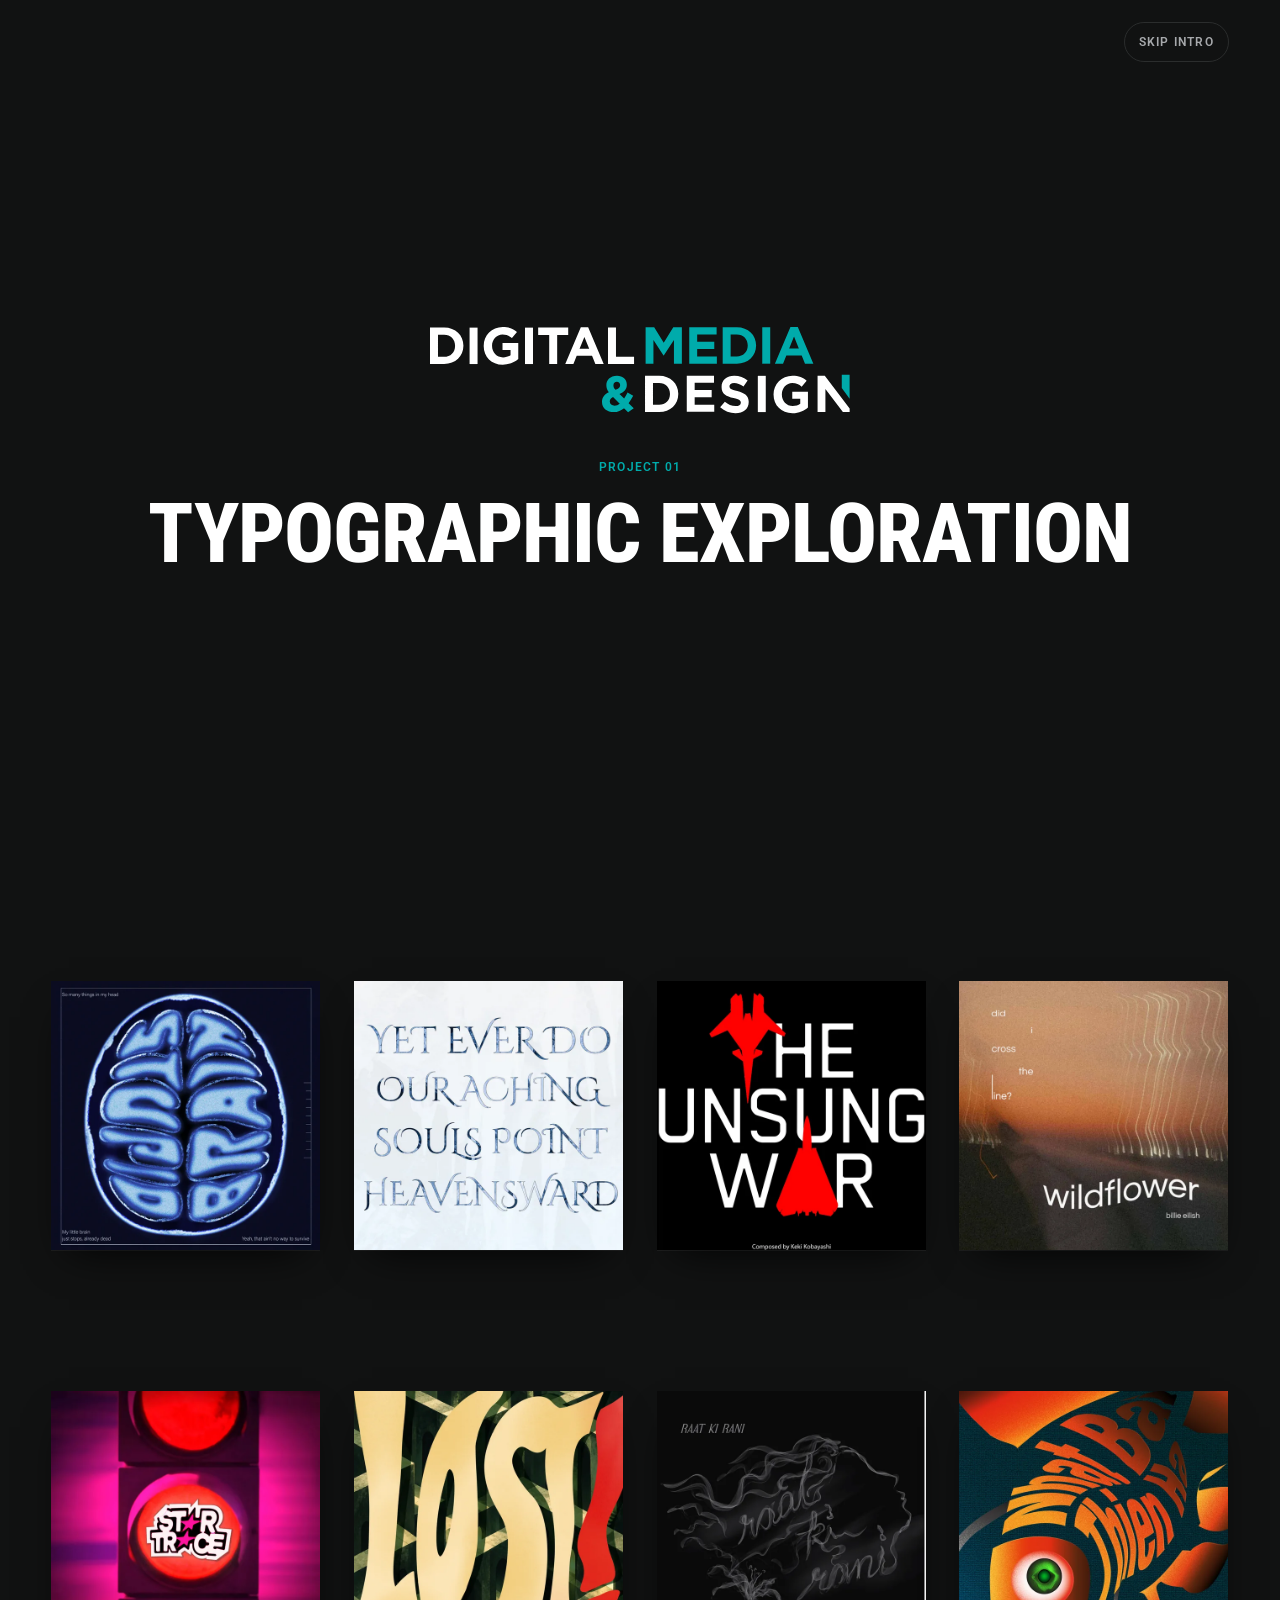
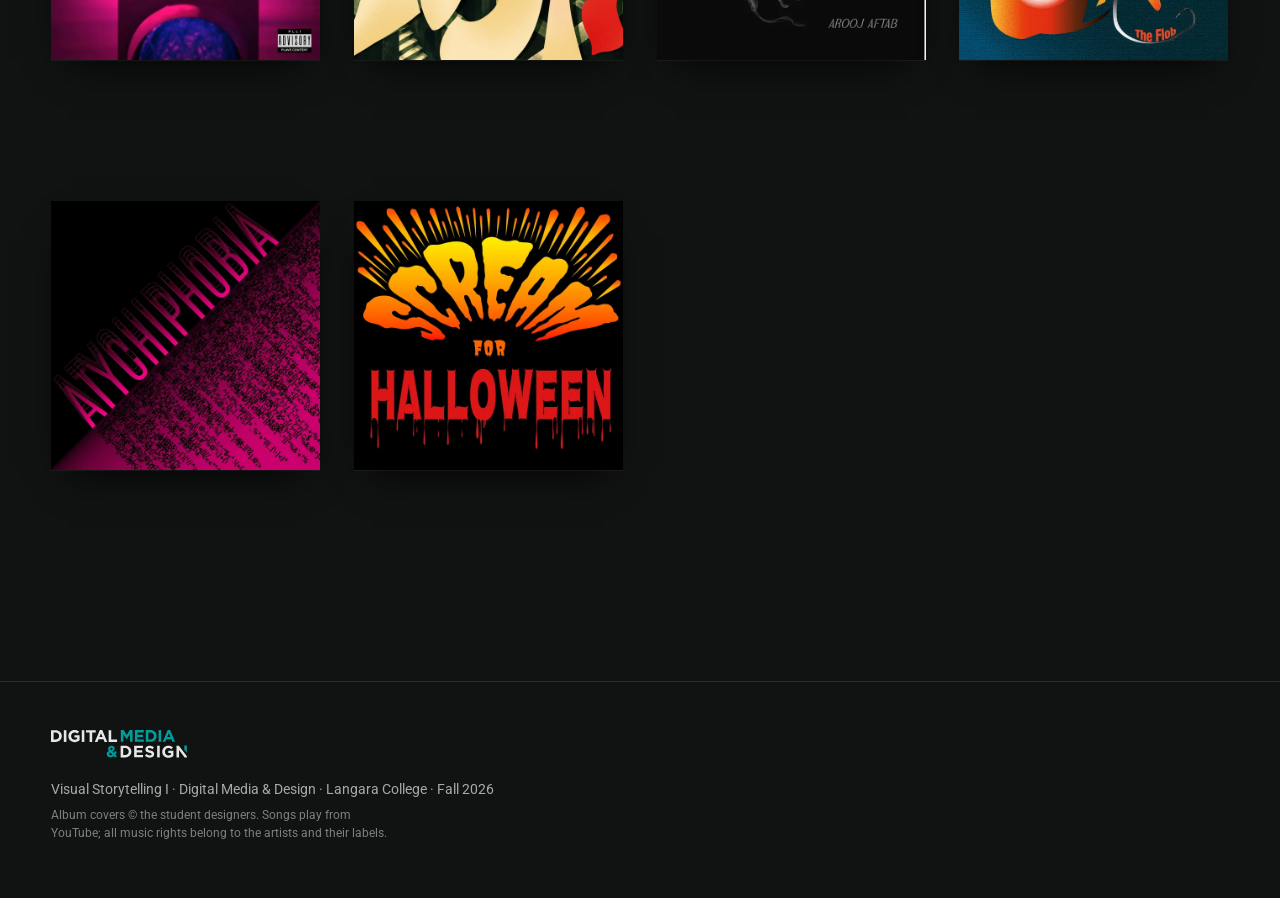
==== index.html @ 3c247144 "Typographic Exploration album cover showcase Responsive site for Project 01 student covers: gallery-" ====
<!DOCTYPE html>
<html lang="en">
<head>
  <meta charset="utf-8">
  <meta name="viewport" content="width=device-width, initial-scale=1">
  <title>Typographic Exploration — Album Covers · Digital Media &amp; Design, Langara</title>
  <meta name="description" content="Fourteen album covers by Langara Digital Media &amp; Design students, using typography as the only image. Click a cover to hear the song.">
  <meta name="theme-color" content="#111212">
  <meta property="og:title" content="Typographic Exploration — Album Covers">
  <meta property="og:description" content="Fourteen album covers where type is the only image. Click a cover to hear the song.">
  <meta property="og:image" content="covers/stupid-brain-1600.webp">
  <link rel="icon" href="assets/favicon.svg" type="image/svg+xml">
  <link rel="preconnect" href="https://fonts.googleapis.com">
  <link rel="preconnect" href="https://fonts.gstatic.com" crossorigin>
  <link href="https://fonts.googleapis.com/css2?family=Roboto+Condensed:wght@400;600;700;800&family=Roboto:wght@300;400;600&display=swap" rel="stylesheet">
  <link rel="stylesheet" href="assets/style.css">
</head>
<body class="is-loading">

  <!-- ============ INTRO ============ -->
  <div class="intro" id="intro" aria-hidden="true">
    <div class="intro__title" id="introTitle">
      <img class="intro__mark" src="assets/dgmd-on-dark.svg" alt="">
      <p class="intro__eyebrow">Project 01</p>
      <p class="intro__headline">Typographic&nbsp;Exploration</p>
    </div>

    <div class="wall" id="wall">
      <div class="wall__track" id="wallTrack"></div>
    </div>

    <div class="intro__bar" id="introBar">
      <div class="timeline" id="introTimeline"></div>
      <span class="intro__count" id="introCount">01 / 14</span>
    </div>

    <button class="intro__skip" id="skipIntro" type="button">Skip intro</button>
  </div>

  <!-- ============ PAGE ============ -->
  <header class="site-header">
    <a class="site-header__mark" href="#top" aria-label="Digital Media &amp; Design, Langara College">
      <img src="assets/dgmd-on-dark.svg" alt="Digital Media &amp; Design">
    </a>
    <button class="text-btn" id="replayIntro" type="button">Replay intro</button>
  </header>

  <main id="top">
    <section class="hero">
      <p class="eyebrow">Project 01 · Visual Storytelling I</p>
      <h1 class="hero__title">Typographic Exploration</h1>
      <p class="hero__lede">Each student chose a song and turned it into an album&nbsp;cover where typography is the only image: rhythm, volume and emotion, made visible through&nbsp;type.</p>
      <p class="hero__hint"><span class="hint-dot" aria-hidden="true"></span>Click a cover to&nbsp;listen</p>
    </section>

    <section class="grid" id="grid" aria-label="Album covers"></section>
  </main>

  <footer class="site-footer">
    <img src="assets/dgmd-on-dark.svg" alt="Digital Media &amp; Design" class="site-footer__mark">
    <p>Visual Storytelling I · Digital Media &amp; Design · Langara&nbsp;College · Fall&nbsp;2026</p>
    <p class="site-footer__fine">Album covers © the student designers. Songs play from YouTube; all music rights belong to the artists and their&nbsp;labels.</p>
  </footer>

  <!-- ============ LISTENING VIEW ============ -->
  <div class="listen" id="listen" role="dialog" aria-modal="true" aria-labelledby="listenTitle" hidden>
    <div class="listen__glow" id="listenGlow" aria-hidden="true"></div>
    <button class="listen__close" id="listenClose" type="button" aria-label="Close and stop the music">
      <svg viewBox="0 0 24 24" aria-hidden="true"><path d="M5 5l14 14M19 5L5 19"/></svg>
    </button>

    <div class="listen__stage">
      <div class="listen__art">
        <div class="vinyl" id="vinyl" aria-hidden="true"><div class="vinyl__label" id="vinylLabel"></div></div>
        <img class="listen__cover" id="listenCover" alt="">
      </div>

      <div class="listen__info">
        <p class="listen__num" id="listenNum">01</p>
        <h2 class="listen__title" id="listenTitle">Song</h2>
        <p class="listen__artist" id="listenArtist">Artist</p>
        <p class="listen__student">Cover by <span id="listenStudent">Student</span></p>

        <div class="player">
          <div class="player__frame"><div id="ytPlayer"></div></div>
          <p class="player__fallback" id="ytFallback" hidden>This video can’t play here. <a id="ytLink" href="#" target="_blank" rel="noopener">Listen on YouTube&nbsp;↗</a></p>
        </div>

        <div class="listen__nav">
          <button class="nav-btn" id="prevBtn" type="button" aria-label="Previous cover">
            <svg viewBox="0 0 24 24" aria-hidden="true"><path d="M15 5l-7 7 7 7"/></svg>
          </button>
          <button class="nav-btn" id="nextBtn" type="button" aria-label="Next cover">
            <svg viewBox="0 0 24 24" aria-hidden="true"><path d="M9 5l7 7-7 7"/></svg>
          </button>
        </div>
      </div>
    </div>

    <div class="listen__bar">
      <div class="timeline timeline--interactive" id="listenTimeline" role="tablist" aria-label="Jump to a cover"></div>
      <span class="listen__now" id="listenNow">01 · Same Stars</span>
    </div>
  </div>

  <script src="assets/data.js"></script>
  <script src="assets/app.js"></script>
</body>
</html>
---- assets/style.css ----
/* =========================================================
   Typographic Exploration — showcase
   Colour + type from the DGMD foundations (GROW Workspace)
   ========================================================= */

:root {
  /* DGMD brand */
  --teal: #00abab;          /* brand/primary — 7.4:1 on near-black */
  --teal-deep: #008282;     /* brand/primary-deep */
  --teal-deeper: #006767;   /* brand/primary-deeper */
  --black: #000000;         /* brand/black */
  --grey: #a7a9ac;          /* brand/grey — readable on dark only */
  --white: #ffffff;

  /* Dark surfaces */
  --bg: #111212;            /* lifted near-black so black covers keep their edge */
  --surface: #1a1b1b;
  --line: #2b2d2d;

  --font-head: "Roboto Condensed", "Arial Narrow", sans-serif;
  --font-body: "Roboto", system-ui, sans-serif;

  --gutter: clamp(20px, 4vw, 64px);
  --ease-out: cubic-bezier(.16, 1, .3, 1);
  --ease-in-out: cubic-bezier(.65, 0, .35, 1);
}

*, *::before, *::after { box-sizing: border-box; }
html { -webkit-text-size-adjust: 100%; scroll-behavior: smooth; }
body {
  margin: 0;
  background: var(--bg);
  color: var(--white);
  font-family: var(--font-body);
  font-size: 16px;
  line-height: 1.5;
  -webkit-font-smoothing: antialiased;
}
img { display: block; max-width: 100%; }
button { font: inherit; color: inherit; background: none; border: 0; cursor: pointer; padding: 0; }
:focus-visible { outline: 2px solid var(--teal); outline-offset: 4px; border-radius: 2px; }
h1, h2, p { margin: 0; }

/* No lonely last words */
h1, h2, .hero__lede, .card__title, .card__meta, .listen__title, .listen__artist,
.site-footer p, .intro__headline, .wall__title, .wall__meta { text-wrap: balance; }

body.no-scroll { overflow: hidden; }

/* ---------- Shared label styles ---------- */
.eyebrow,
.text-btn,
.intro__skip,
.intro__eyebrow,
.intro__count,
.listen__now {
  font-family: var(--font-body);
  font-weight: 600;
  font-size: 12px;
  line-height: 18px;
  letter-spacing: 1.2px;
  text-transform: uppercase;
}

/* ---------- Header ---------- */
.site-header {
  position: sticky; top: 0; z-index: 20;
  display: flex; align-items: center; justify-content: space-between;
  padding: 18px var(--gutter);
  background: linear-gradient(var(--bg) 60%, rgba(17,18,18,0));
}
.site-header__mark img { height: 34px; width: auto; }
.text-btn { color: var(--grey); padding: 8px 0; transition: color .2s; }
.text-btn:hover { color: var(--teal); }

/* ---------- Hero ---------- */
.hero {
  padding: clamp(32px, 6vh, 80px) var(--gutter) clamp(36px, 6vh, 64px);
  max-width: 1100px;
}
.eyebrow { color: var(--teal); margin-bottom: 14px; }
.hero__title {
  font-family: var(--font-head);
  font-weight: 800;
  font-size: clamp(42px, 7.2vw, 104px);
  line-height: .92;
  letter-spacing: -0.01em;
  text-transform: uppercase;
}
.hero__lede {
  margin-top: 24px;
  max-width: 34em;
  font-weight: 300;
  font-size: clamp(16px, 1.6vw, 20px);
  line-height: 1.55;
  color: #d9dadb;
}
.hero__hint {
  display: inline-flex; align-items: center; gap: 10px;
  margin-top: 28px;
  font-family: var(--font-head); font-weight: 600; font-size: 18px; line-height: 26px;
  color: var(--white);
}
.hint-dot {
  width: 10px; height: 10px; border-radius: 50%; background: var(--teal);
  box-shadow: 0 0 0 0 rgba(0,171,171,.6);
  animation: pulse 2.4s infinite;
}
@keyframes pulse {
  0% { box-shadow: 0 0 0 0 rgba(0,171,171,.55); }
  70% { box-shadow: 0 0 0 12px rgba(0,171,171,0); }
  100% { box-shadow: 0 0 0 0 rgba(0,171,171,0); }
}

/* ---------- Grid ---------- */
.grid {
  display: grid;
  grid-template-columns: repeat(4, minmax(0, 1fr));
  gap: clamp(36px, 4.5vw, 72px) clamp(18px, 2.6vw, 40px);
  padding: 0 var(--gutter) clamp(80px, 12vh, 140px);
}
@media (max-width: 1100px) { .grid { grid-template-columns: repeat(3, minmax(0, 1fr)); } }
@media (max-width: 760px)  { .grid { grid-template-columns: repeat(2, minmax(0, 1fr)); } }

.card {
  display: flex; flex-direction: column; align-self: start;
  width: 100%; text-align: left;
  -webkit-tap-highlight-color: transparent;
}
.card__art {
  position: relative;
  display: block;
  aspect-ratio: 1;
  background: var(--surface);
  box-shadow: 0 1px 0 rgba(255,255,255,.05), 0 18px 40px -18px rgba(0,0,0,.9);
  transition: transform .5s var(--ease-out), box-shadow .5s var(--ease-out);
  will-change: transform;
}
.card__art img { width: 100%; height: 100%; object-fit: cover; }
.card:hover .card__art,
.card:focus-visible .card__art {
  transform: translateY(-6px);
  box-shadow: 0 1px 0 rgba(255,255,255,.06), 0 30px 60px -22px rgba(0,0,0,.95);
}
.card:focus-visible { outline: none; }
.card:focus-visible .card__art { outline: 2px solid var(--teal); outline-offset: 6px; }

.card__label {
  display: grid;
  grid-template-columns: auto 1fr;
  column-gap: 12px;
  align-items: start;
  margin-top: 16px;
}
.card__num {
  font-family: var(--font-head); font-weight: 800;
  font-size: clamp(26px, 2.4vw, 36px); line-height: .9;
  color: var(--teal);
  font-variant-numeric: tabular-nums;
}
.card__title {
  font-family: var(--font-head); font-weight: 600;
  font-size: clamp(14px, 1.2vw, 17px); line-height: 1.2;
  letter-spacing: .12em; text-transform: uppercase;
}
.card__meta {
  grid-column: 2;
  margin-top: 4px;
  font-weight: 300; font-size: 14px; line-height: 20px;
  color: var(--grey);
}
.card__meta b { font-weight: 400; color: #d9dadb; }
.card__play {
  display: inline-flex; align-items: center; gap: 6px;
  grid-column: 2; margin-top: 8px;
  font-family: var(--font-body); font-weight: 600; font-size: 11px; letter-spacing: 1.2px; text-transform: uppercase;
  color: var(--teal);
  opacity: 0; transform: translateY(-3px);
  transition: opacity .3s, transform .3s var(--ease-out);
}
.card__play svg { width: 10px; height: 10px; fill: currentColor; }
.card:hover .card__play, .card:focus-visible .card__play { opacity: 1; transform: none; }
@media (hover: none) { .card__play { opacity: 1; transform: none; } }

@media (max-width: 760px) {
  .card__label { column-gap: 8px; margin-top: 12px; }
  .card__meta { font-size: 13px; line-height: 18px; }
  .card__meta .by { display: block; }
}

/* settle-in state for labels after the intro */
.grid.is-settling .card__label { opacity: 0; transform: translateY(8px); }
.grid .card__label { transition: opacity .6s ease, transform .6s var(--ease-out); }

/* ---------- Footer ---------- */
.site-footer {
  padding: 48px var(--gutter) 56px;
  border-top: 1px solid var(--line);
  color: var(--grey); font-size: 14px; line-height: 22px;
}
.site-footer__mark { height: 28px; width: auto; margin-bottom: 20px; opacity: .9; }
.site-footer__fine { margin-top: 6px; font-size: 12px; line-height: 18px; color: #7d7f82; max-width: 46em; }

/* =========================================================
   INTRO
   ========================================================= */
.intro {
  position: fixed; inset: 0; z-index: 100;
  background: var(--bg);
  overflow: hidden;
  display: none;
}
body.intro-on .intro { display: block; }
.intro.is-leaving { transition: background-color .9s ease; background-color: rgba(17,18,18,0); }

.intro__title {
  position: absolute; inset: 0;
  display: flex; flex-direction: column; align-items: center; justify-content: center;
  text-align: center; gap: 18px;
  padding: 0 24px;
}
.intro__mark { width: min(420px, 72vw); height: auto; opacity: 0; transform: translateY(14px); }
.intro__eyebrow { color: var(--teal); margin-top: 26px; opacity: 0; }
.intro__headline {
  font-family: var(--font-head); font-weight: 800; text-transform: uppercase;
  font-size: clamp(34px, 6.5vw, 88px); line-height: .95;
  opacity: 0; letter-spacing: .3em;
}
.intro.t1 .intro__mark { opacity: 1; transform: none; transition: opacity 1.1s ease, transform 1.4s var(--ease-out); }
.intro.t2 .intro__eyebrow { opacity: 1; transition: opacity .8s ease; }
.intro.t2 .intro__headline { opacity: 1; letter-spacing: -0.01em; transition: opacity 1s ease, letter-spacing 1.8s var(--ease-out); }
.intro.t3 .intro__title { opacity: 0; transform: translateY(-4vh); transition: opacity .7s ease, transform 1s var(--ease-in-out); }

.wall {
  position: absolute; left: 0; right: 0;
  top: 50%; transform: translateY(-56%);
  opacity: 0;
}
.intro.t3 .wall { opacity: 1; transition: opacity .8s ease .2s; }
.wall__track { display: flex; align-items: flex-start; will-change: transform; }
.wall__item { flex: none; }
.wall__art {
  box-shadow: 0 1px 0 rgba(255,255,255,.05), 0 30px 60px -24px rgba(0,0,0,.95);
  background: var(--surface);
}
.wall__art img { width: 100%; height: 100%; object-fit: cover; }
.wall__label { display: grid; grid-template-columns: auto 1fr; column-gap: 14px; margin-top: 22px; }
.wall__num { font-family: var(--font-head); font-weight: 800; font-size: clamp(34px, 4.4vh, 52px); line-height: .9; color: var(--teal); }
.wall__title { font-family: var(--font-head); font-weight: 600; font-size: clamp(15px, 2vh, 20px); letter-spacing: .14em; text-transform: uppercase; line-height: 1.2; }
.wall__meta { grid-column: 2; margin-top: 4px; font-weight: 300; font-size: clamp(13px, 1.7vh, 16px); color: var(--grey); }

.intro__bar {
  position: absolute; left: var(--gutter); right: var(--gutter); bottom: 34px;
  display: flex; align-items: center; gap: 20px;
  opacity: 0;
}
.intro.t3 .intro__bar { opacity: 1; transition: opacity .8s ease .4s; }
.intro__count { color: var(--grey); white-space: nowrap; font-variant-numeric: tabular-nums; }
.intro__skip {
  position: absolute; top: 22px; right: var(--gutter);
  color: var(--grey); padding: 10px 14px; border: 1px solid var(--line); border-radius: 999px;
  transition: color .2s, border-color .2s;
}
.intro__skip:hover { color: var(--white); border-color: var(--teal); }
.intro.is-leaving .intro__title,
.intro.is-leaving .intro__bar,
.intro.is-leaving .intro__skip,
.intro.is-leaving .wall__label { opacity: 0; transition: opacity .4s ease; }

/* ---------- Timeline (shared) ---------- */
.timeline {
  position: relative; flex: 1; height: 22px;
  display: flex; align-items: center; justify-content: space-between;
}
.timeline::before {             /* rail */
  content: ""; position: absolute; left: 0; right: 0; top: 50%; height: 2px; margin-top: -1px;
  background: var(--line);
}
.timeline__fill {
  position: absolute; left: 0; top: 50%; height: 2px; margin-top: -1px; width: 0;
  background: var(--teal);
}
.timeline__tick {
  position: relative; z-index: 1;
  width: 2px; height: 10px; background: #4a4c4d;
  transition: background .3s, height .3s;
}
.timeline__tick.is-past { background: var(--teal); }
.timeline__tick.is-current { background: var(--teal); height: 18px; }

/* interactive version in the listening view */
.timeline--interactive .timeline__tick {
  width: 22px; height: 22px; background: none; border-radius: 4px;
}
.timeline--interactive .timeline__tick::after {
  content: ""; position: absolute; left: 50%; top: 50%;
  width: 2px; height: 10px; margin: -5px 0 0 -1px; background: #5b5d5e;
  transition: height .25s, margin .25s, background .25s;
}
.timeline--interactive .timeline__tick:hover::after { background: var(--white); }
.timeline--interactive .timeline__tick.is-current::after {
  /* echo of the stroke on the N in the DGMD wordmark */
  width: 6px; height: 20px; margin: -10px 0 0 -3px; background: var(--teal);
  clip-path: polygon(0 0, 100% 0, 100% 100%, 0 34%);
}

/* =========================================================
   LISTENING VIEW
   ========================================================= */
.listen {
  position: fixed; inset: 0; z-index: 60;
  background: var(--bg);
  display: flex; flex-direction: column;
  overflow-y: auto;
  opacity: 0; transition: opacity .45s ease;
}
.listen.is-open { opacity: 1; }
.listen[hidden] { display: none; }
.listen__glow {
  position: fixed; inset: -20%;
  background: radial-gradient(closest-side at 32% 45%, var(--tint, #006767), transparent 70%);
  opacity: .32; filter: blur(30px);
  transition: background 1s ease;
  pointer-events: none;
}
.listen__close {
  position: fixed; top: 18px; right: var(--gutter); z-index: 3;
  width: 48px; height: 48px; border-radius: 50%;
  display: grid; place-items: center;
  background: rgba(0,0,0,.45); border: 1px solid var(--line);
  transition: border-color .2s, background .2s;
}
.listen__close:hover { border-color: var(--teal); background: #000; }
.listen__close svg { width: 18px; height: 18px; stroke: var(--white); stroke-width: 2; fill: none; stroke-linecap: round; }

.listen__stage {
  position: relative; z-index: 1;
  flex: 1;
  display: grid;
  grid-template-columns: minmax(0, 1.05fr) minmax(0, 1fr);
  align-items: center;
  gap: clamp(32px, 6vw, 110px);
  padding: clamp(80px, 10vh, 110px) var(--gutter) 28px;
  max-width: 1500px; width: 100%; margin: 0 auto;
}

.listen__art { position: relative; width: min(62vh, calc(100% - clamp(60px, 11vw, 200px))); justify-self: start; }
.listen__cover {
  position: relative; z-index: 2;
  width: 100%; aspect-ratio: 1; object-fit: cover;
  box-shadow: 0 1px 0 rgba(255,255,255,.06), 0 40px 80px -30px rgba(0,0,0,1);
  background: var(--surface);
}
.vinyl {
  position: absolute; z-index: 1;
  top: 3%; left: 3%; width: 94%; aspect-ratio: 1; border-radius: 50%;
  background:
    radial-gradient(circle, transparent 0 15.5%, rgba(255,255,255,.04) 15.6% 16%, transparent 16.2%),
    repeating-radial-gradient(circle, #0b0b0b 0 1.2px, #161616 1.6px 2.6px),
    #0d0d0d;
  box-shadow: 0 20px 50px -18px rgba(0,0,0,.9), inset 0 0 0 1px rgba(255,255,255,.04);
  transform: translateX(0);
  transition: transform 1.1s var(--ease-out);
}
.vinyl::before { /* sheen */
  content: ""; position: absolute; inset: 0; border-radius: 50%;
  background: conic-gradient(from 20deg, transparent 0 10%, rgba(255,255,255,.07) 14%, transparent 20% 60%, rgba(255,255,255,.05) 64%, transparent 70%);
}
.vinyl__label {
  position: absolute; left: 50%; top: 50%; width: 31%; aspect-ratio: 1; border-radius: 50%;
  transform: translate(-50%, -50%);
  background-size: cover; background-position: center;
  box-shadow: 0 0 0 2px rgba(0,0,0,.5);
}
.vinyl__label::after { /* spindle hole */
  content: ""; position: absolute; left: 50%; top: 50%; width: 9%; aspect-ratio: 1; border-radius: 50%;
  transform: translate(-50%, -50%); background: var(--bg);
}
.listen.is-open .vinyl.is-out { transform: translateX(40%); }
.vinyl.is-spinning .vinyl__label,
.vinyl.is-spinning::before { animation: spin 3.2s linear infinite; }
@keyframes spin { to { transform: translate(-50%, -50%) rotate(360deg); } }
.vinyl.is-spinning::before { animation-name: spin-sheen; }
@keyframes spin-sheen { to { transform: rotate(360deg); } }

.listen__info { max-width: 560px; }
.listen__num {
  font-family: var(--font-head); font-weight: 800;
  font-size: clamp(48px, 6vw, 88px); line-height: .85; color: var(--teal);
  font-variant-numeric: tabular-nums;
}
.listen__title {
  margin-top: 18px;
  font-family: var(--font-head); font-weight: 700;
  font-size: clamp(28px, 3.4vw, 48px); line-height: 1.05;
  letter-spacing: .04em; text-transform: uppercase;
}
.listen__artist { margin-top: 10px; font-family: var(--font-head); font-weight: 400; font-size: 20px; line-height: 28px; color: #d9dadb; }
.listen__student { margin-top: 4px; font-weight: 300; font-size: 16px; line-height: 24px; color: var(--grey); }
.listen__student span { color: var(--white); font-weight: 400; }

.player { margin-top: 28px; }
.player__frame {
  position: relative; width: 100%; aspect-ratio: 16 / 9;
  background: #000; border: 1px solid var(--line);
}
.player__frame iframe, .player__frame > div { position: absolute; inset: 0; width: 100%; height: 100%; border: 0; }
.player__fallback { margin-top: 12px; font-size: 14px; color: var(--grey); }
.player__fallback a { color: var(--teal); }

.listen__nav { display: flex; gap: 12px; margin-top: 22px; }
.nav-btn {
  width: 48px; height: 48px; border-radius: 50%;
  display: grid; place-items: center;
  border: 1px solid var(--line);
  transition: border-color .2s, background .2s;
}
.nav-btn:hover { border-color: var(--teal); background: rgba(0,171,171,.08); }
.nav-btn svg { width: 20px; height: 20px; stroke: var(--white); stroke-width: 2; fill: none; stroke-linecap: round; stroke-linejoin: round; }

.listen__bar {
  position: sticky; bottom: 0; z-index: 2;
  display: flex; align-items: center; gap: 24px;
  padding: 16px var(--gutter) 20px;
  background: var(--black);
  border-top: 1px solid #1e1f1f;
}
.listen__now { color: var(--grey); white-space: nowrap; min-width: 0; overflow: hidden; text-overflow: ellipsis; max-width: 40%; }

/* swap animation when moving between covers */
.listen.is-swapping .listen__cover,
.listen.is-swapping .listen__info > :not(.player) { opacity: 0; transform: translateY(10px); }
.listen__cover, .listen__info > * { transition: opacity .35s ease, transform .45s var(--ease-out); }

@media (max-width: 900px) {
  .listen__stage {
    grid-template-columns: 1fr;
    align-items: start;
    gap: 28px;
    padding-top: 84px;
  }
  .listen__art { justify-self: start; width: min(66vw, 42vh); margin-right: 0; }
  .listen.is-open .vinyl.is-out { transform: translateX(22%); }
  .listen__num { font-size: 44px; }
  .listen__title { margin-top: 10px; }
  .listen__bar { gap: 14px; }
  .listen__now { display: none; }
}

/* ---------- Reduced motion ---------- */
@media (prefers-reduced-motion: reduce) {
  *, *::before, *::after { animation-duration: .001ms !important; animation-iteration-count: 1 !important; transition-duration: .001ms !important; scroll-behavior: auto !important; }
}
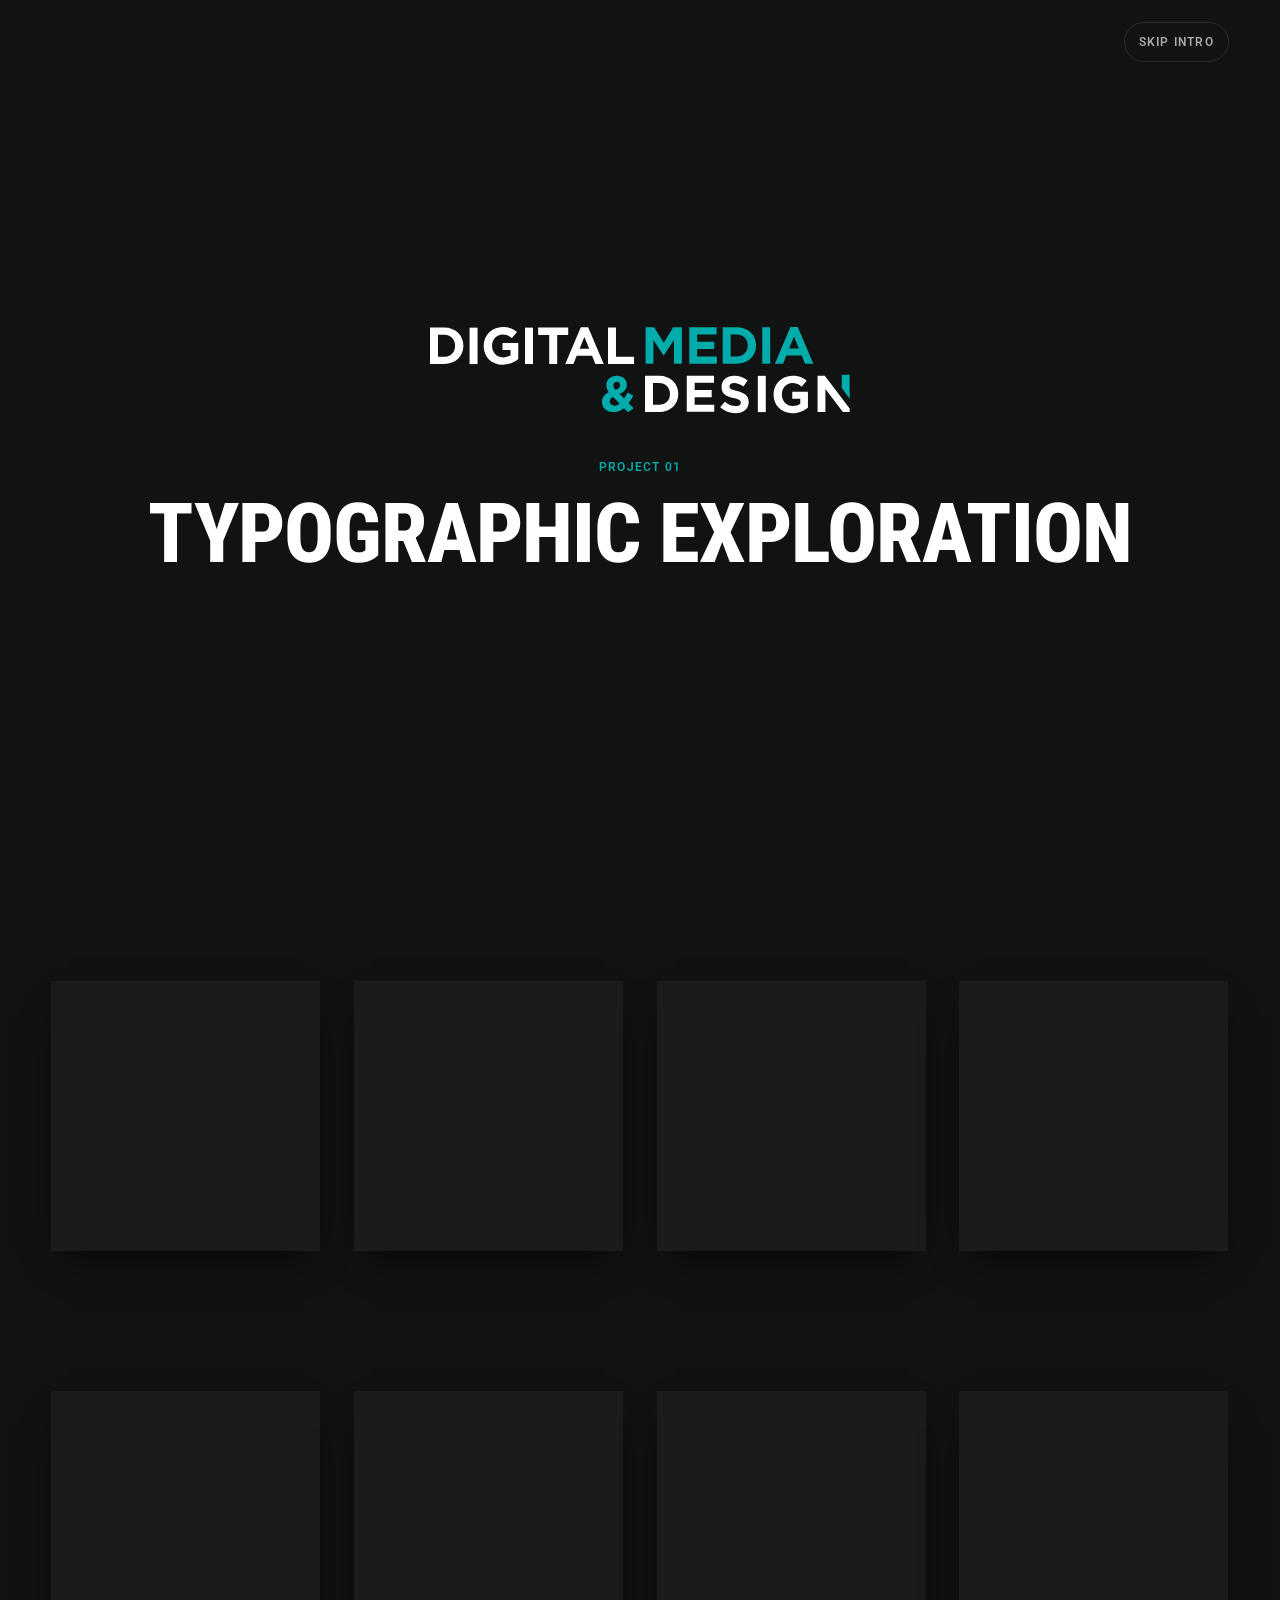
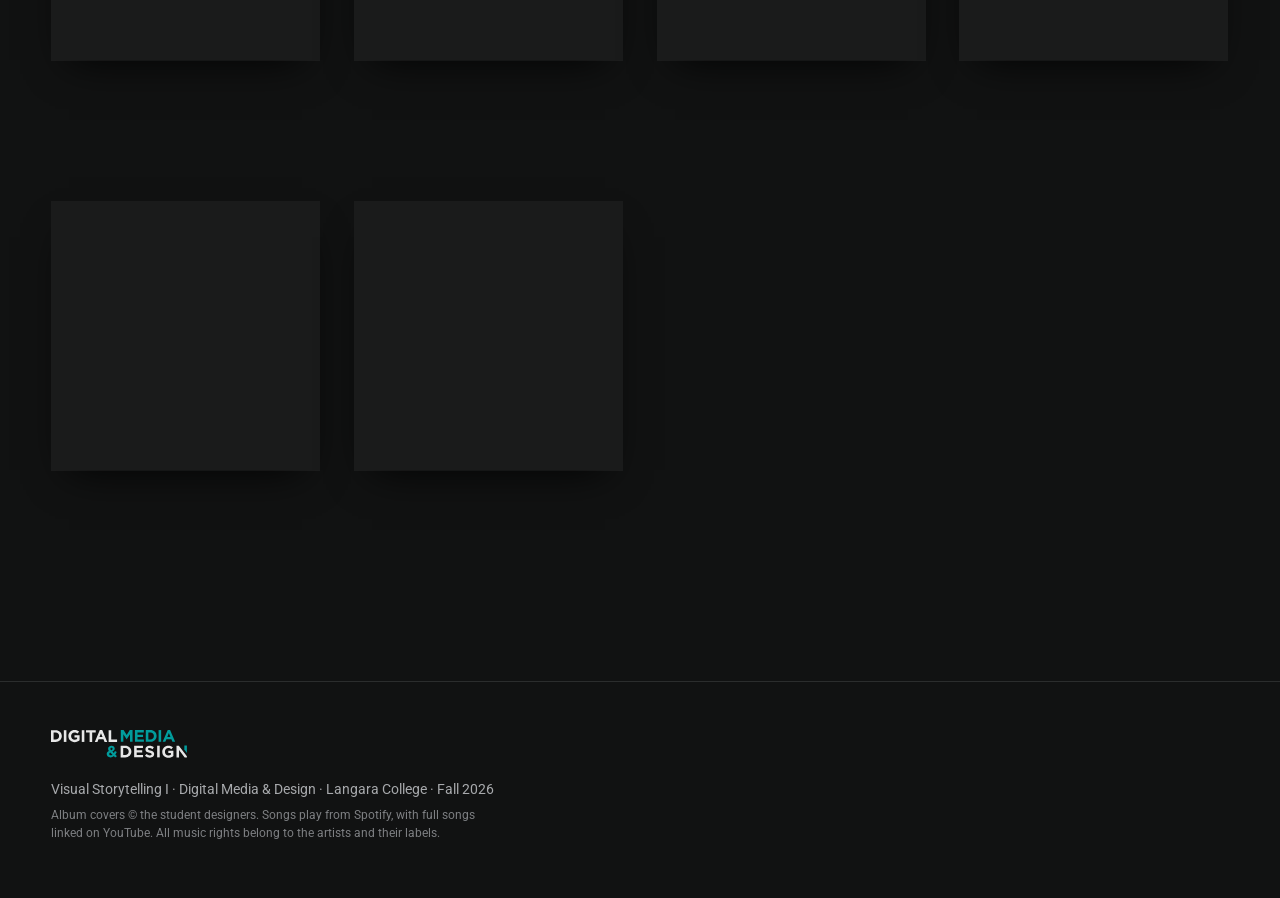
==== commit 171d19a6: "Play songs on Spotify and add the rolling-record intro - Spotify player (iFrame API) replaces YouTub" ====
--- a/index.html
+++ b/index.html
@@ -25,7 +25,17 @@
       <p class="intro__headline">Typographic&nbsp;Exploration</p>
     </div>
 
+    <div class="spotlight" id="spotlight"></div>
+
     <div class="wall" id="wall">
+      <!-- the sound line the record draws as it rolls -->
+      <svg class="trail" id="trail" aria-hidden="true">
+        <defs><clipPath id="trailClip"><rect id="trailReveal" x="-99999" y="-2000" width="0" height="4000"/></clipPath></defs>
+        <path class="trail__glow" id="trailGlow" clip-path="url(#trailClip)"/>
+        <path class="trail__line" id="trailLine" clip-path="url(#trailClip)"/>
+      </svg>
+      <!-- the hero: a record that rolls behind the covers and plays each one -->
+      <div class="roller" id="roller"><div class="roller__disc" id="rollerDisc"><div class="roller__label" id="rollerLabel"></div></div></div>
       <div class="wall__track" id="wallTrack"></div>
     </div>
 
@@ -59,7 +69,7 @@
   <footer class="site-footer">
     <img src="assets/dgmd-on-dark.svg" alt="Digital Media &amp; Design" class="site-footer__mark">
     <p>Visual Storytelling I · Digital Media &amp; Design · Langara&nbsp;College · Fall&nbsp;2026</p>
-    <p class="site-footer__fine">Album covers © the student designers. Songs play from YouTube; all music rights belong to the artists and their&nbsp;labels.</p>
+    <p class="site-footer__fine">Album covers © the student designers. Songs play from Spotify, with full songs linked on YouTube. All music rights belong to the artists and their&nbsp;labels.</p>
   </footer>
 
   <!-- ============ LISTENING VIEW ============ -->
@@ -82,8 +92,9 @@
         <p class="listen__student">Cover by <span id="listenStudent">Student</span></p>
 
         <div class="player">
-          <div class="player__frame"><div id="ytPlayer"></div></div>
-          <p class="player__fallback" id="ytFallback" hidden>This video can’t play here. <a id="ytLink" href="#" target="_blank" rel="noopener">Listen on YouTube&nbsp;↗</a></p>
+          <div class="player__frame"><div id="spPlayer"></div></div>
+          <p class="player__fallback" id="spFallback" hidden>The player can’t load here. <a id="spLink" href="#" target="_blank" rel="noopener">Open in Spotify&nbsp;↗</a></p>
+          <p class="player__more"><a id="ytLink" href="#" target="_blank" rel="noopener">Full song on YouTube&nbsp;↗</a></p>
         </div>
 
         <div class="listen__nav">
--- a/assets/style.css
+++ b/assets/style.css
@@ -2,6 +2,8 @@
    Typographic Exploration — showcase
    Colour + type from the DGMD foundations (GROW Workspace)
    ========================================================= */
+
+@property --tint { syntax: "<color>"; inherits: true; initial-value: #006767; }
 
 :root {
   /* DGMD brand */
@@ -237,12 +239,83 @@
   opacity: 0;
 }
 .intro.t3 .wall { opacity: 1; transition: opacity .8s ease .2s; }
-.wall__track { display: flex; align-items: flex-start; will-change: transform; }
+.wall__track { position: relative; z-index: 3; display: flex; align-items: flex-start; will-change: transform; }
 .wall__item { flex: none; }
 .wall__art {
+  position: relative;
   box-shadow: 0 1px 0 rgba(255,255,255,.05), 0 30px 60px -24px rgba(0,0,0,.95);
   background: var(--surface);
 }
+/* gallery lighting: the room is dim, each cover lights up as the record reaches it */
+.wall__shade { position: absolute; inset: 0; background: #050606; opacity: .68; pointer-events: none; }
+.intro.is-leaving .wall__shade { opacity: 0 !important; transition: opacity .5s ease; }
+
+.spotlight {
+  position: absolute; top: 0; bottom: 0; left: 0; width: 0;
+  pointer-events: none; opacity: 0;
+  will-change: transform;
+}
+.spotlight::before {
+  content: ""; position: absolute; top: -10vh; left: -45vw; width: 90vw; height: 120vh;
+  background: radial-gradient(ellipse 34% 55% at 50% 46%, rgba(255,255,255,.075), rgba(255,255,255,.025) 55%, transparent 75%);
+}
+.intro.t3 .spotlight { opacity: 1; transition: opacity 1.2s ease .3s; }
+.intro.is-leaving .spotlight { opacity: 0; transition: opacity .5s ease; }
+
+/* the sound line the record leaves behind */
+.trail {
+  position: absolute; left: 0; top: 0; width: 1px; height: 1px; z-index: 1;
+  overflow: visible; pointer-events: none; will-change: transform;
+  transition: opacity .4s ease;
+}
+.trail path { fill: none; stroke-linejoin: round; stroke-linecap: round; }
+.trail__line { stroke: var(--teal); stroke-width: 2; }
+.trail__glow { stroke: rgba(0,171,171,.28); stroke-width: 7; filter: blur(3px); }
+
+/* the hero: a rolling record (moves behind the covers, never over them) */
+.roller {
+  position: absolute; left: 0; top: 0; z-index: 2;
+  opacity: 0; will-change: transform;
+  pointer-events: none;
+  transition: --tint .6s ease, opacity .3s ease;
+}
+.roller.is-on { opacity: 1; }
+.roller.is-gone { opacity: 0; }
+.roller__disc {
+  position: absolute; inset: 0; border-radius: 50%;
+  background:
+    radial-gradient(circle, transparent 0 30%, rgba(255,255,255,.05) 30.4% 31%, transparent 31.4%),
+    repeating-radial-gradient(circle, #0b0b0b 0 1.1px, #181818 1.5px 2.5px),
+    #0d0d0d;
+  box-shadow:
+    0 0 0 1px rgba(255,255,255,.05) inset,
+    0 0 38px -6px color-mix(in srgb, var(--tint) 70%, transparent),
+    0 14px 30px -12px rgba(0,0,0,.9);
+}
+.roller__disc::before { /* sheen picks up the cover's colour */
+  content: ""; position: absolute; inset: 0; border-radius: 50%;
+  background: conic-gradient(from 30deg,
+    transparent 0 8%, color-mix(in srgb, var(--tint) 55%, rgba(255,255,255,.35)) 13%, transparent 21% 55%,
+    color-mix(in srgb, var(--tint) 45%, rgba(255,255,255,.25)) 61%, transparent 69%);
+  opacity: .55; mix-blend-mode: screen;
+}
+.roller__label {
+  position: absolute; left: 50%; top: 50%; width: 46%; aspect-ratio: 1; border-radius: 50%;
+  transform: translate(-50%, -50%);
+  background-size: cover; background-position: center; background-color: var(--surface);
+  box-shadow: 0 0 0 2px rgba(0,0,0,.55);
+}
+.roller__label::after { /* spindle hole */
+  content: ""; position: absolute; left: 50%; top: 50%; width: 9%; aspect-ratio: 1; border-radius: 50%;
+  transform: translate(-50%, -50%); background: var(--bg);
+}
+.roller__disc.is-flip .roller__label { animation: label-in .45s var(--ease-out); }
+.roller__disc.is-blank .roller__label {         /* a blank record: plain DGMD teal label */
+  background-color: var(--teal);
+  background-image: radial-gradient(circle, transparent 0 58%, rgba(0,0,0,.18) 59% 61%, transparent 62%);
+}
+@keyframes label-in { from { opacity: .2; transform: translate(-50%, -50%) scale(.6); } }
+.roller.is-landing .roller__disc { box-shadow: 0 0 0 1px rgba(0,171,171,.6) inset, 0 0 30px rgba(0,171,171,.5); }
 .wall__art img { width: 100%; height: 100%; object-fit: cover; }
 .wall__label { display: grid; grid-template-columns: auto 1fr; column-gap: 14px; margin-top: 22px; }
 .wall__num { font-family: var(--font-head); font-weight: 800; font-size: clamp(34px, 4.4vh, 52px); line-height: .9; color: var(--teal); }
@@ -401,12 +474,19 @@
 
 .player { margin-top: 28px; }
 .player__frame {
-  position: relative; width: 100%; aspect-ratio: 16 / 9;
-  background: #000; border: 1px solid var(--line);
+  position: relative; width: 100%; height: 152px;
+  border-radius: 12px; overflow: hidden;
+  background: #000;
 }
 .player__frame iframe, .player__frame > div { position: absolute; inset: 0; width: 100%; height: 100%; border: 0; }
 .player__fallback { margin-top: 12px; font-size: 14px; color: var(--grey); }
-.player__fallback a { color: var(--teal); }
+.player__fallback a, .player__more a { color: var(--teal); text-decoration: none; }
+.player__fallback a:hover, .player__more a:hover { text-decoration: underline; }
+.player__more {
+  margin-top: 12px;
+  font-family: var(--font-body); font-weight: 600; font-size: 12px; line-height: 18px;
+  letter-spacing: 1.2px; text-transform: uppercase;
+}
 
 .listen__nav { display: flex; gap: 12px; margin-top: 22px; }
 .nav-btn {
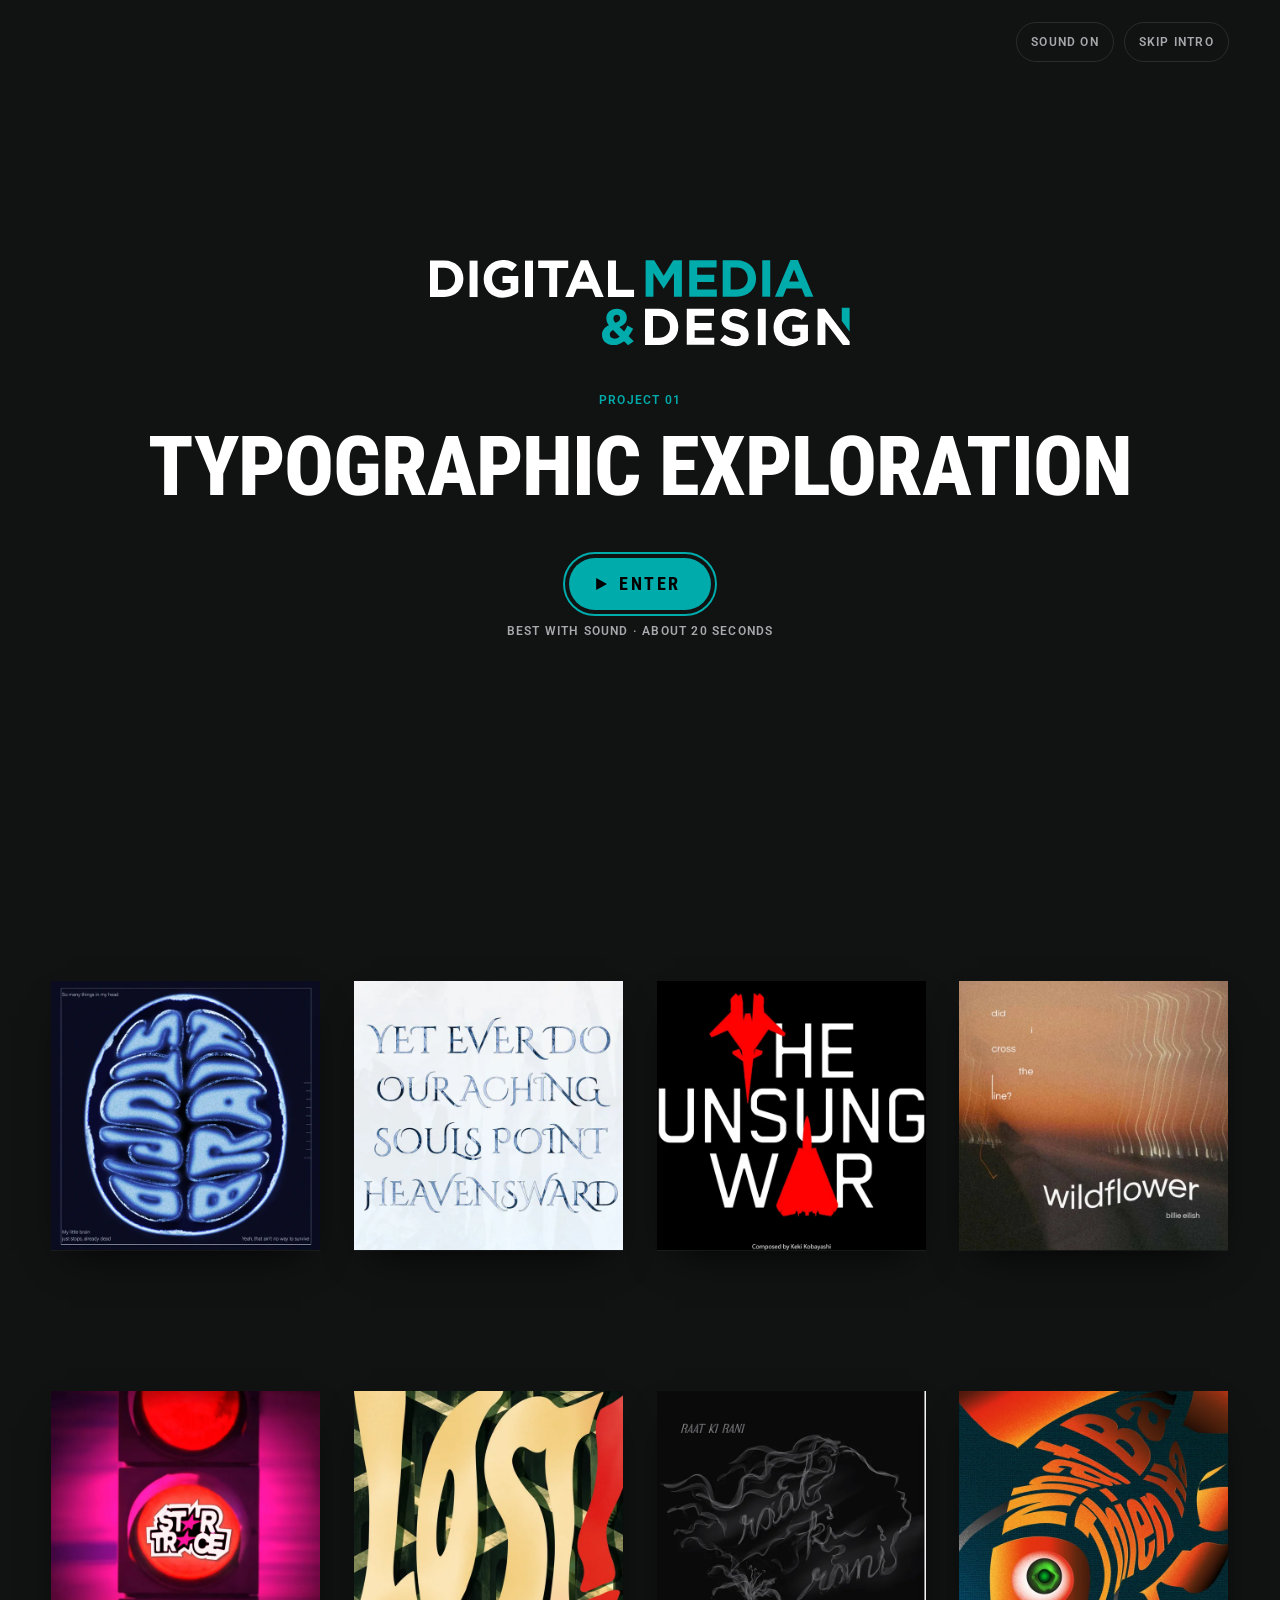
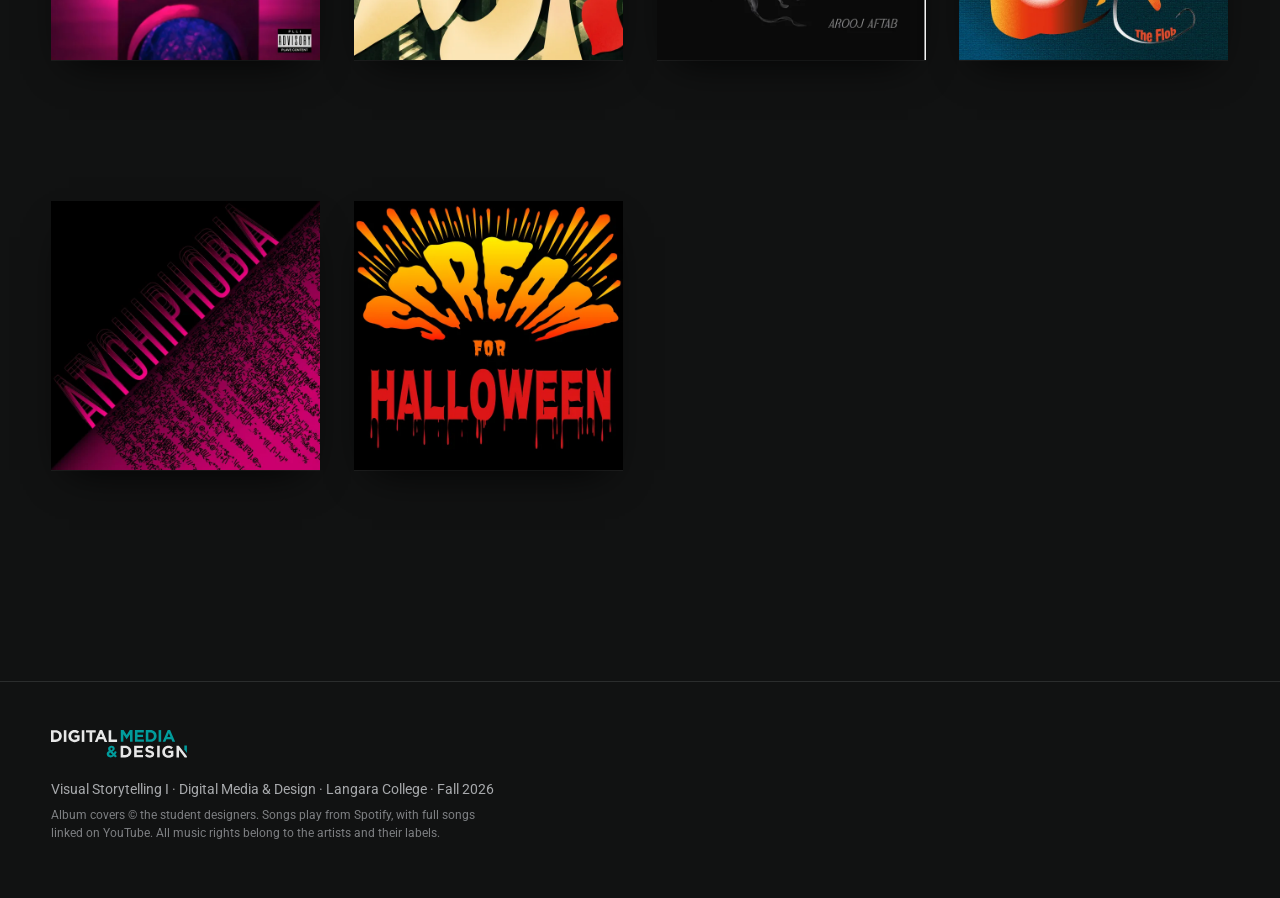
==== commit 9cfc1297: "Intro: Enter button and generated sound - The title card now waits for an Enter button, since browse" ====
--- a/index.html
+++ b/index.html
@@ -23,6 +23,12 @@
       <img class="intro__mark" src="assets/dgmd-on-dark.svg" alt="">
       <p class="intro__eyebrow">Project 01</p>
       <p class="intro__headline">Typographic&nbsp;Exploration</p>
+      <div class="intro__gate">
+        <button class="intro__enter" id="enterIntro" type="button">
+          <svg viewBox="0 0 10 10" aria-hidden="true"><path d="M1 0l9 5-9 5z"/></svg>Enter
+        </button>
+        <p class="intro__gate-note">Best with sound · about 20&nbsp;seconds</p>
+      </div>
     </div>
 
     <div class="spotlight" id="spotlight"></div>
@@ -44,7 +50,10 @@
       <span class="intro__count" id="introCount">01 / 14</span>
     </div>
 
-    <button class="intro__skip" id="skipIntro" type="button">Skip intro</button>
+    <div class="intro__controls">
+      <button class="intro__pill" id="soundToggle" type="button" aria-pressed="true">Sound on</button>
+      <button class="intro__pill" id="skipIntro" type="button">Skip intro</button>
+    </div>
   </div>
 
   <!-- ============ PAGE ============ -->
--- a/assets/style.css
+++ b/assets/style.css
@@ -52,7 +52,8 @@
 /* ---------- Shared label styles ---------- */
 .eyebrow,
 .text-btn,
-.intro__skip,
+.intro__pill,
+.intro__gate-note,
 .intro__eyebrow,
 .intro__count,
 .listen__now {
@@ -237,7 +238,10 @@
   position: absolute; left: 0; right: 0;
   top: 50%; transform: translateY(-56%);
   opacity: 0;
-}
+  pointer-events: none;   /* the wall is only to look at; never block the Enter button */
+}
+.intro__title { z-index: 4; }
+.intro.t3 .intro__title { pointer-events: none; }
 .intro.t3 .wall { opacity: 1; transition: opacity .8s ease .2s; }
 .wall__track { position: relative; z-index: 3; display: flex; align-items: flex-start; will-change: transform; }
 .wall__item { flex: none; }
@@ -329,15 +333,40 @@
 }
 .intro.t3 .intro__bar { opacity: 1; transition: opacity .8s ease .4s; }
 .intro__count { color: var(--grey); white-space: nowrap; font-variant-numeric: tabular-nums; }
-.intro__skip {
-  position: absolute; top: 22px; right: var(--gutter);
+.intro__controls {
+  position: absolute; top: 22px; right: var(--gutter); z-index: 5;
+  display: flex; gap: 10px;
+}
+.intro__pill {
   color: var(--grey); padding: 10px 14px; border: 1px solid var(--line); border-radius: 999px;
   transition: color .2s, border-color .2s;
 }
-.intro__skip:hover { color: var(--white); border-color: var(--teal); }
+.intro__pill:hover { color: var(--white); border-color: var(--teal); }
+#soundToggle[aria-pressed="false"] { color: #6c6e70; }
+
+/* the start gate: one click lets the browser play sound */
+.intro__gate {
+  display: flex; flex-direction: column; align-items: center; gap: 12px;
+  margin-top: 34px;
+  opacity: 0; transform: translateY(8px); pointer-events: none;
+}
+.intro.t-gate .intro__gate { opacity: 1; transform: none; pointer-events: auto; transition: opacity .8s ease, transform .9s var(--ease-out); }
+.intro__enter {
+  display: inline-flex; align-items: center; gap: 12px;
+  padding: 14px 30px 14px 26px; border-radius: 999px;
+  background: var(--teal); color: #000;
+  font-family: var(--font-head); font-weight: 700; font-size: 18px; line-height: 24px;
+  letter-spacing: .14em; text-transform: uppercase;
+  box-shadow: 0 0 0 0 rgba(0,171,171,.5);
+  animation: pulse 2.4s infinite;
+  transition: background .2s, transform .2s var(--ease-out);
+}
+.intro__enter svg { width: 12px; height: 12px; fill: currentColor; }
+.intro__enter:hover { background: #19c4c4; transform: scale(1.03); }
+.intro__gate-note { color: var(--grey); }
 .intro.is-leaving .intro__title,
 .intro.is-leaving .intro__bar,
-.intro.is-leaving .intro__skip,
+.intro.is-leaving .intro__controls,
 .intro.is-leaving .wall__label { opacity: 0; transition: opacity .4s ease; }
 
 /* ---------- Timeline (shared) ---------- */
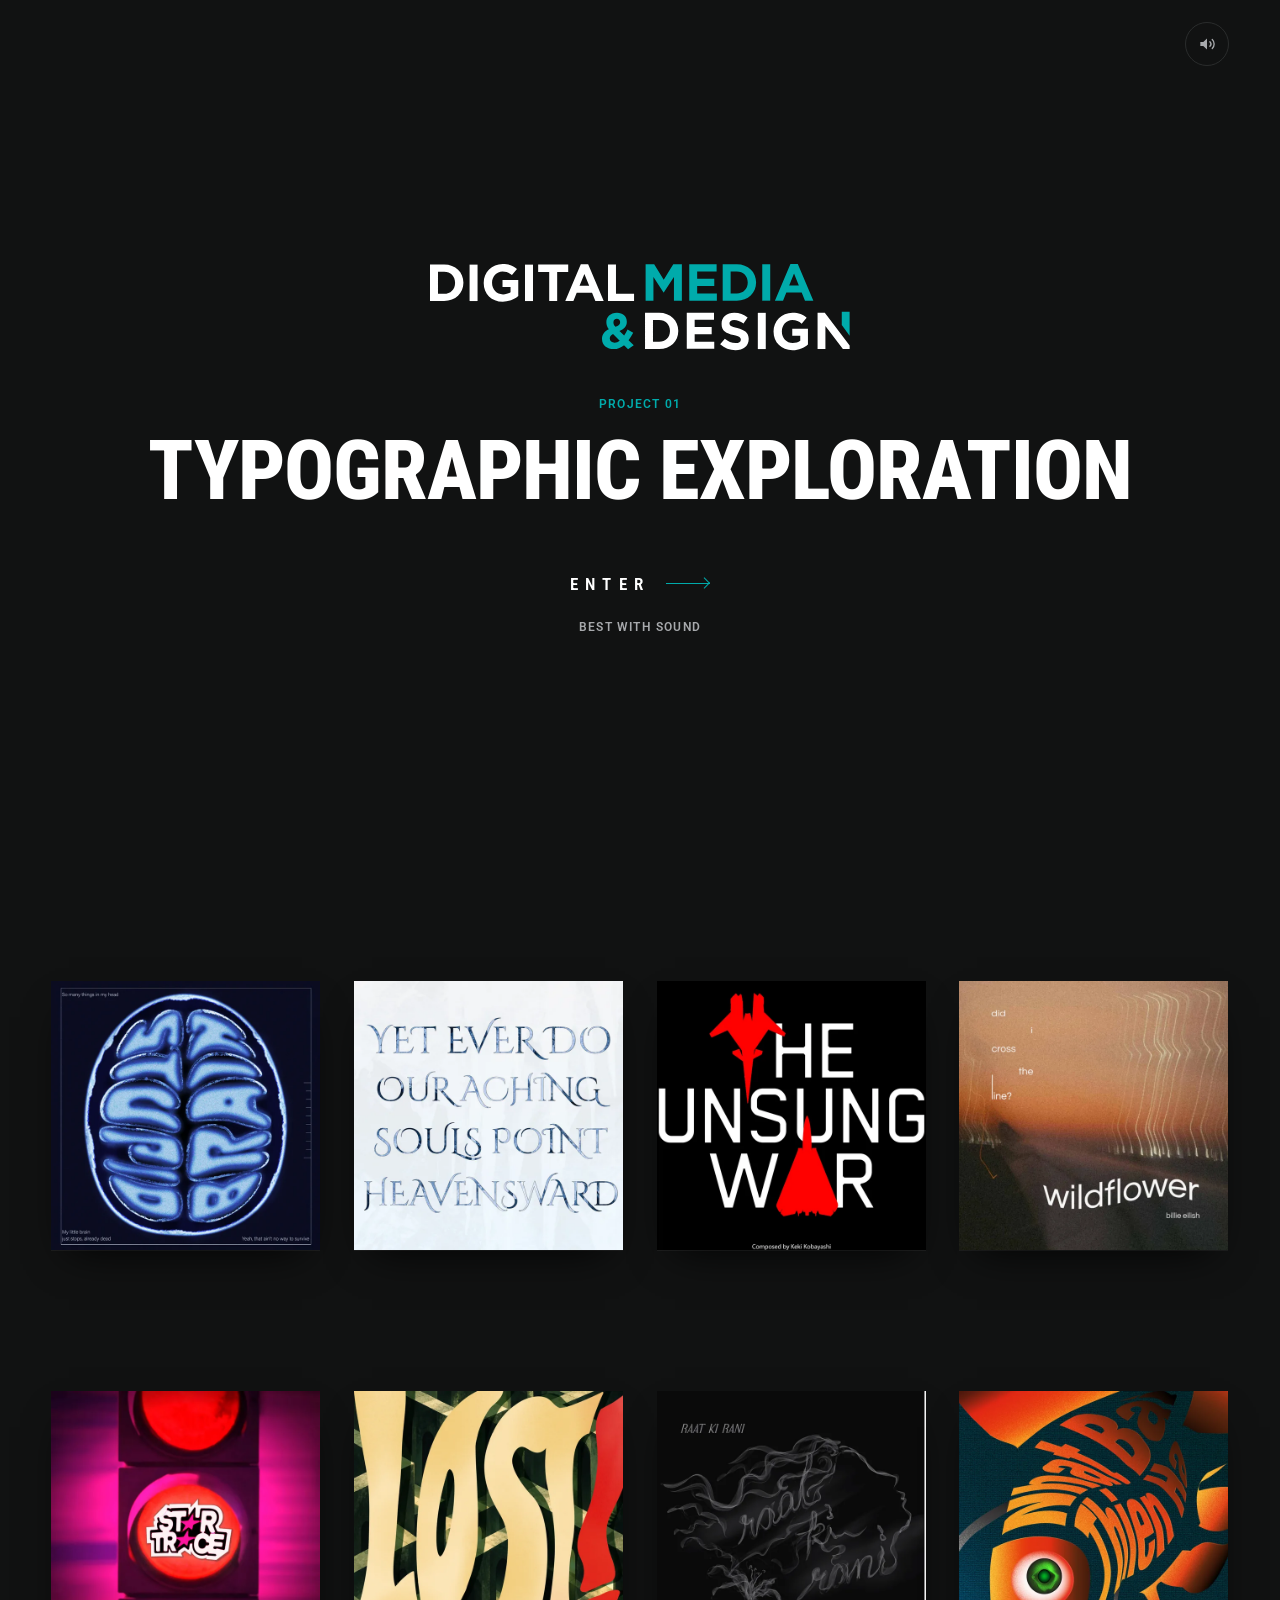
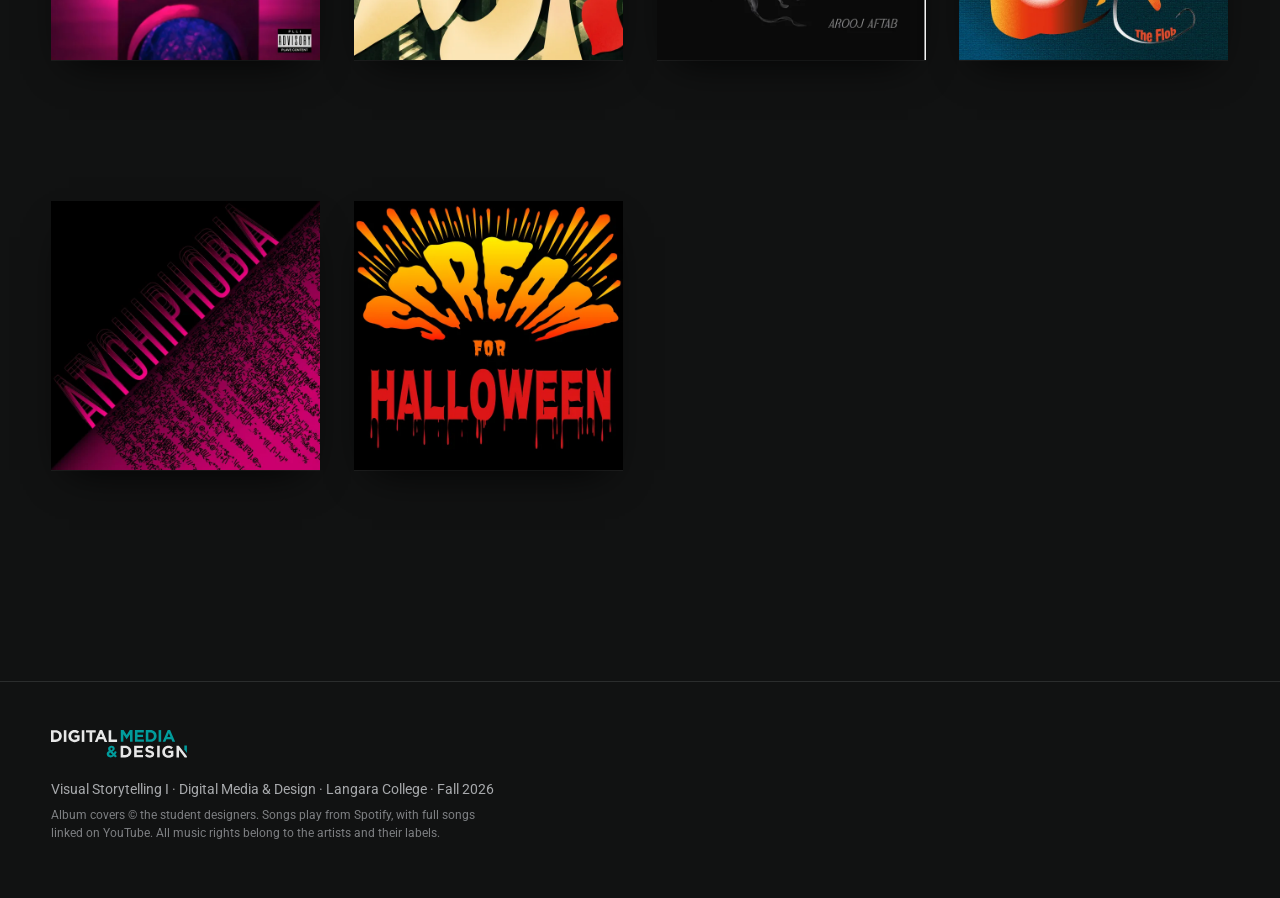
==== commit 90c97f25: "Intro: cleaner start and clean digital sound - Enter is now a quiet typographic link (word + thin te" ====
--- a/index.html
+++ b/index.html
@@ -24,10 +24,8 @@
       <p class="intro__eyebrow">Project 01</p>
       <p class="intro__headline">Typographic&nbsp;Exploration</p>
       <div class="intro__gate">
-        <button class="intro__enter" id="enterIntro" type="button">
-          <svg viewBox="0 0 10 10" aria-hidden="true"><path d="M1 0l9 5-9 5z"/></svg>Enter
-        </button>
-        <p class="intro__gate-note">Best with sound · about 20&nbsp;seconds</p>
+        <button class="intro__enter" id="enterIntro" type="button">Enter<span class="intro__enter-arrow" aria-hidden="true"></span></button>
+        <p class="intro__gate-note">Best with sound</p>
       </div>
     </div>
 
@@ -51,8 +49,14 @@
     </div>
 
     <div class="intro__controls">
-      <button class="intro__pill" id="soundToggle" type="button" aria-pressed="true">Sound on</button>
-      <button class="intro__pill" id="skipIntro" type="button">Skip intro</button>
+      <button class="intro__sound" id="soundToggle" type="button" aria-pressed="true" aria-label="Sound on">
+        <svg viewBox="0 0 24 24" aria-hidden="true">
+          <path class="spk" d="M4 9.5h3.5L12 5.5v13l-4.5-4H4z"/>
+          <path class="wave1" d="M15.5 9.2a4 4 0 0 1 0 5.6"/>
+          <path class="wave2" d="M18.3 6.6a7.6 7.6 0 0 1 0 10.8"/>
+          <path class="mute" d="M16 9.5l5 5M21 9.5l-5 5"/>
+        </svg>
+      </button>
     </div>
   </div>
 
--- a/assets/style.css
+++ b/assets/style.css
@@ -52,7 +52,6 @@
 /* ---------- Shared label styles ---------- */
 .eyebrow,
 .text-btn,
-.intro__pill,
 .intro__gate-note,
 .intro__eyebrow,
 .intro__count,
@@ -337,12 +336,20 @@
   position: absolute; top: 22px; right: var(--gutter); z-index: 5;
   display: flex; gap: 10px;
 }
-.intro__pill {
-  color: var(--grey); padding: 10px 14px; border: 1px solid var(--line); border-radius: 999px;
+/* sound: one speaker icon, crossed out when off */
+.intro__sound {
+  width: 44px; height: 44px; border-radius: 50%;
+  display: grid; place-items: center;
+  color: var(--grey); border: 1px solid var(--line);
   transition: color .2s, border-color .2s;
 }
-.intro__pill:hover { color: var(--white); border-color: var(--teal); }
-#soundToggle[aria-pressed="false"] { color: #6c6e70; }
+.intro__sound:hover { color: var(--white); border-color: var(--teal); }
+.intro__sound svg { width: 20px; height: 20px; fill: none; stroke: currentColor; stroke-width: 1.6; stroke-linecap: round; stroke-linejoin: round; }
+.intro__sound .spk { fill: currentColor; stroke: none; }
+.intro__sound .mute { display: none; }
+.intro__sound[aria-pressed="false"] .wave1,
+.intro__sound[aria-pressed="false"] .wave2 { display: none; }
+.intro__sound[aria-pressed="false"] .mute { display: inline; }
 
 /* the start gate: one click lets the browser play sound */
 .intro__gate {
@@ -351,18 +358,28 @@
   opacity: 0; transform: translateY(8px); pointer-events: none;
 }
 .intro.t-gate .intro__gate { opacity: 1; transform: none; pointer-events: auto; transition: opacity .8s ease, transform .9s var(--ease-out); }
+/* quiet, typographic: the word, a teal rule that leads the eye, no fill */
 .intro__enter {
-  display: inline-flex; align-items: center; gap: 12px;
-  padding: 14px 30px 14px 26px; border-radius: 999px;
-  background: var(--teal); color: #000;
-  font-family: var(--font-head); font-weight: 700; font-size: 18px; line-height: 24px;
-  letter-spacing: .14em; text-transform: uppercase;
-  box-shadow: 0 0 0 0 rgba(0,171,171,.5);
-  animation: pulse 2.4s infinite;
-  transition: background .2s, transform .2s var(--ease-out);
-}
-.intro__enter svg { width: 12px; height: 12px; fill: currentColor; }
-.intro__enter:hover { background: #19c4c4; transform: scale(1.03); }
+  position: relative;
+  display: inline-flex; align-items: center; gap: 16px;
+  padding: 10px 2px;
+  color: var(--white);
+  font-family: var(--font-head); font-weight: 600; font-size: 17px; line-height: 24px;
+  letter-spacing: .42em; text-transform: uppercase;
+  transition: color .3s, letter-spacing .5s var(--ease-out);
+}
+.intro__enter-arrow {
+  position: relative; display: block; width: 44px; height: 1px; background: var(--teal);
+  transition: width .5s var(--ease-out);
+}
+.intro__enter-arrow::after {          /* arrow head */
+  content: ""; position: absolute; right: 0; top: -4px;
+  width: 8px; height: 8px; border-top: 1px solid var(--teal); border-right: 1px solid var(--teal);
+  transform: rotate(45deg); transform-origin: 100% 0; top: 0;
+}
+.intro__enter:hover, .intro__enter:focus-visible { color: var(--teal); letter-spacing: .5em; }
+.intro__enter:hover .intro__enter-arrow, .intro__enter:focus-visible .intro__enter-arrow { width: 72px; }
+.intro__enter:focus-visible { outline: none; }
 .intro__gate-note { color: var(--grey); }
 .intro.is-leaving .intro__title,
 .intro.is-leaving .intro__bar,
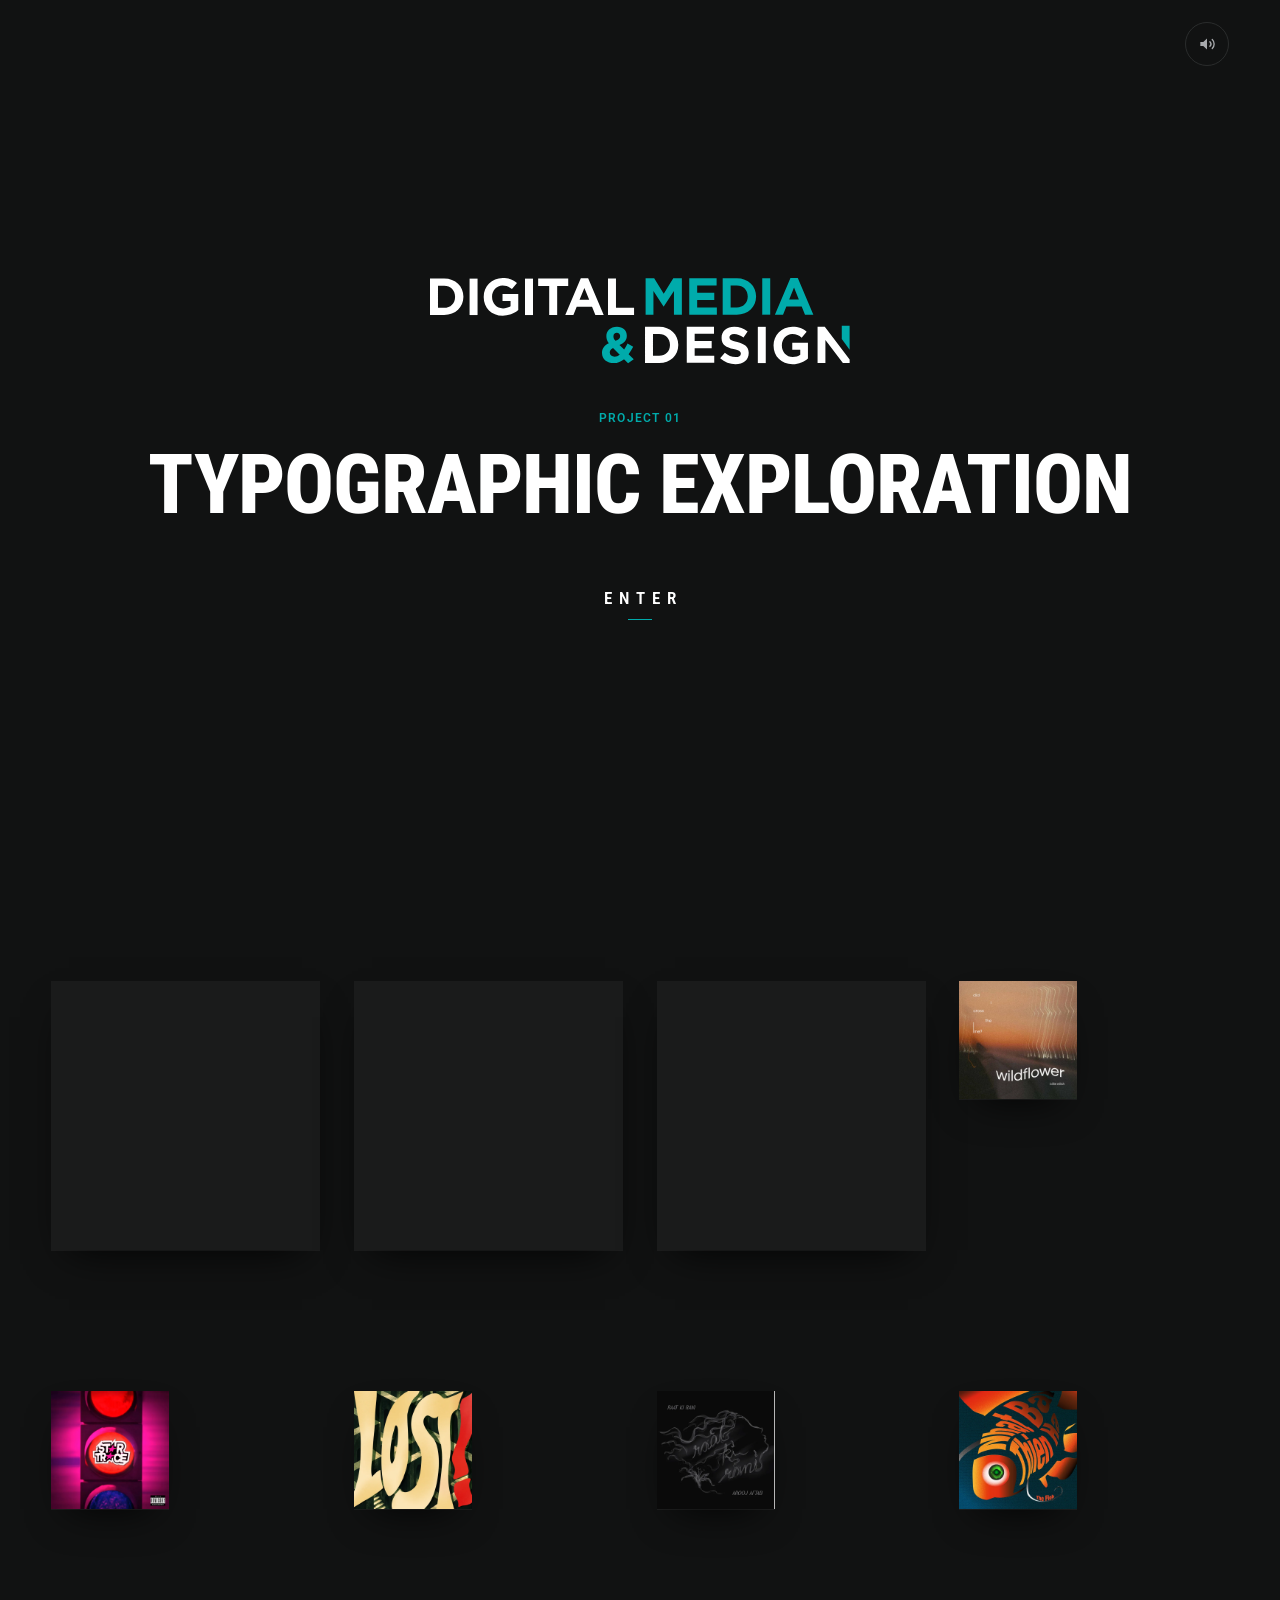
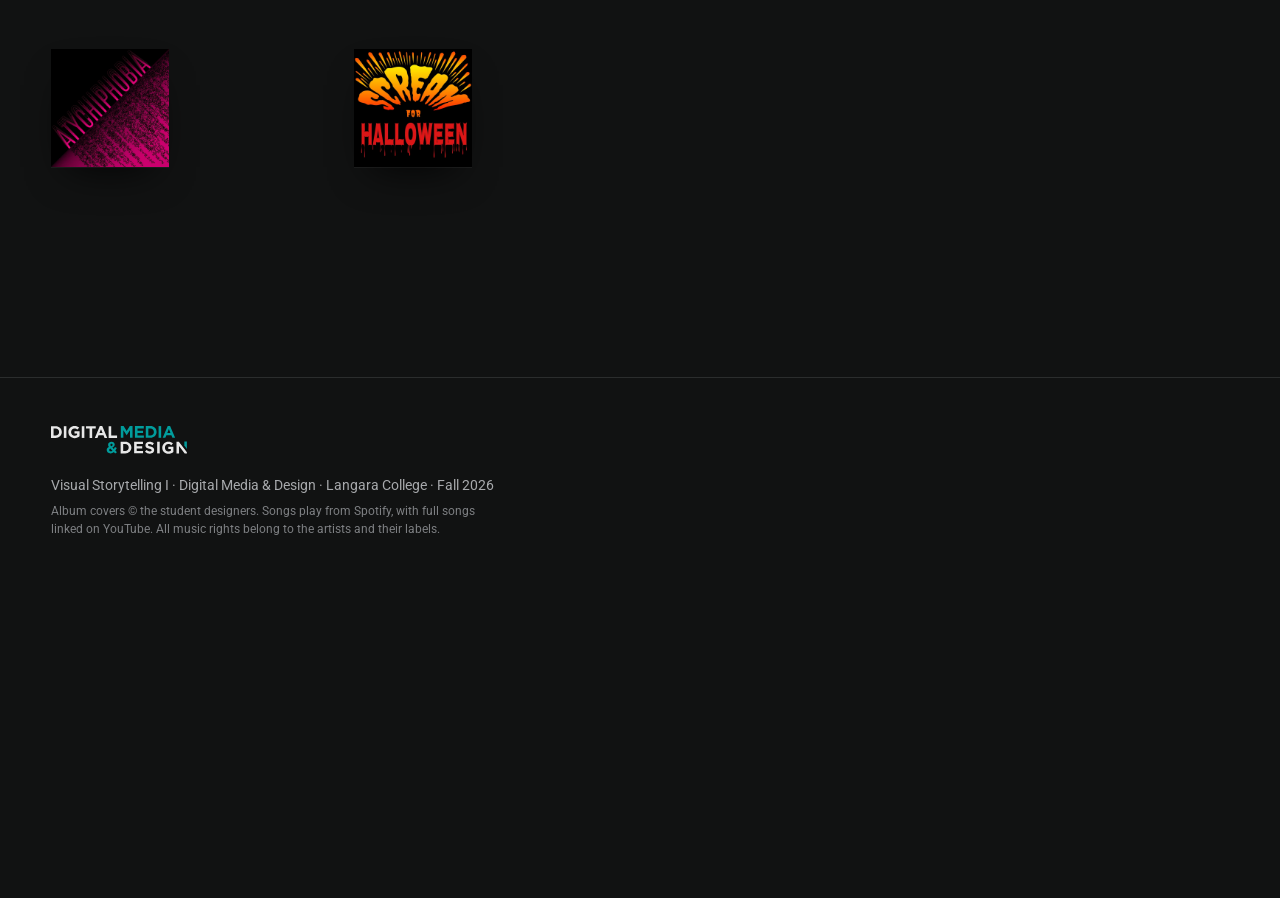
==== commit 214d7a7c: "Intro: Enter is just the word Removed the arrow and the "Best with sound" note. A short teal underli" ====
--- a/index.html
+++ b/index.html
@@ -24,8 +24,7 @@
       <p class="intro__eyebrow">Project 01</p>
       <p class="intro__headline">Typographic&nbsp;Exploration</p>
       <div class="intro__gate">
-        <button class="intro__enter" id="enterIntro" type="button">Enter<span class="intro__enter-arrow" aria-hidden="true"></span></button>
-        <p class="intro__gate-note">Best with sound</p>
+        <button class="intro__enter" id="enterIntro" type="button">Enter</button>
       </div>
     </div>
 
--- a/assets/style.css
+++ b/assets/style.css
@@ -52,7 +52,6 @@
 /* ---------- Shared label styles ---------- */
 .eyebrow,
 .text-btn,
-.intro__gate-note,
 .intro__eyebrow,
 .intro__count,
 .listen__now {
@@ -358,29 +357,24 @@
   opacity: 0; transform: translateY(8px); pointer-events: none;
 }
 .intro.t-gate .intro__gate { opacity: 1; transform: none; pointer-events: auto; transition: opacity .8s ease, transform .9s var(--ease-out); }
-/* quiet, typographic: the word, a teal rule that leads the eye, no fill */
+/* quiet, typographic: just the word, with a thin teal underline that grows on hover */
 .intro__enter {
   position: relative;
-  display: inline-flex; align-items: center; gap: 16px;
-  padding: 10px 2px;
+  padding: 10px 0 12px .42em;          /* left pad balances the trailing letter-spacing */
   color: var(--white);
   font-family: var(--font-head); font-weight: 600; font-size: 17px; line-height: 24px;
   letter-spacing: .42em; text-transform: uppercase;
-  transition: color .3s, letter-spacing .5s var(--ease-out);
-}
-.intro__enter-arrow {
-  position: relative; display: block; width: 44px; height: 1px; background: var(--teal);
+  transition: color .3s;
+}
+.intro__enter::after {
+  content: ""; position: absolute; left: 50%; bottom: 2px;
+  width: 24px; height: 1px; background: var(--teal);
+  transform: translateX(-50%);
   transition: width .5s var(--ease-out);
 }
-.intro__enter-arrow::after {          /* arrow head */
-  content: ""; position: absolute; right: 0; top: -4px;
-  width: 8px; height: 8px; border-top: 1px solid var(--teal); border-right: 1px solid var(--teal);
-  transform: rotate(45deg); transform-origin: 100% 0; top: 0;
-}
-.intro__enter:hover, .intro__enter:focus-visible { color: var(--teal); letter-spacing: .5em; }
-.intro__enter:hover .intro__enter-arrow, .intro__enter:focus-visible .intro__enter-arrow { width: 72px; }
+.intro__enter:hover, .intro__enter:focus-visible { color: var(--teal); }
+.intro__enter:hover::after, .intro__enter:focus-visible::after { width: 100%; }
 .intro__enter:focus-visible { outline: none; }
-.intro__gate-note { color: var(--grey); }
 .intro.is-leaving .intro__title,
 .intro.is-leaving .intro__bar,
 .intro.is-leaving .intro__controls,
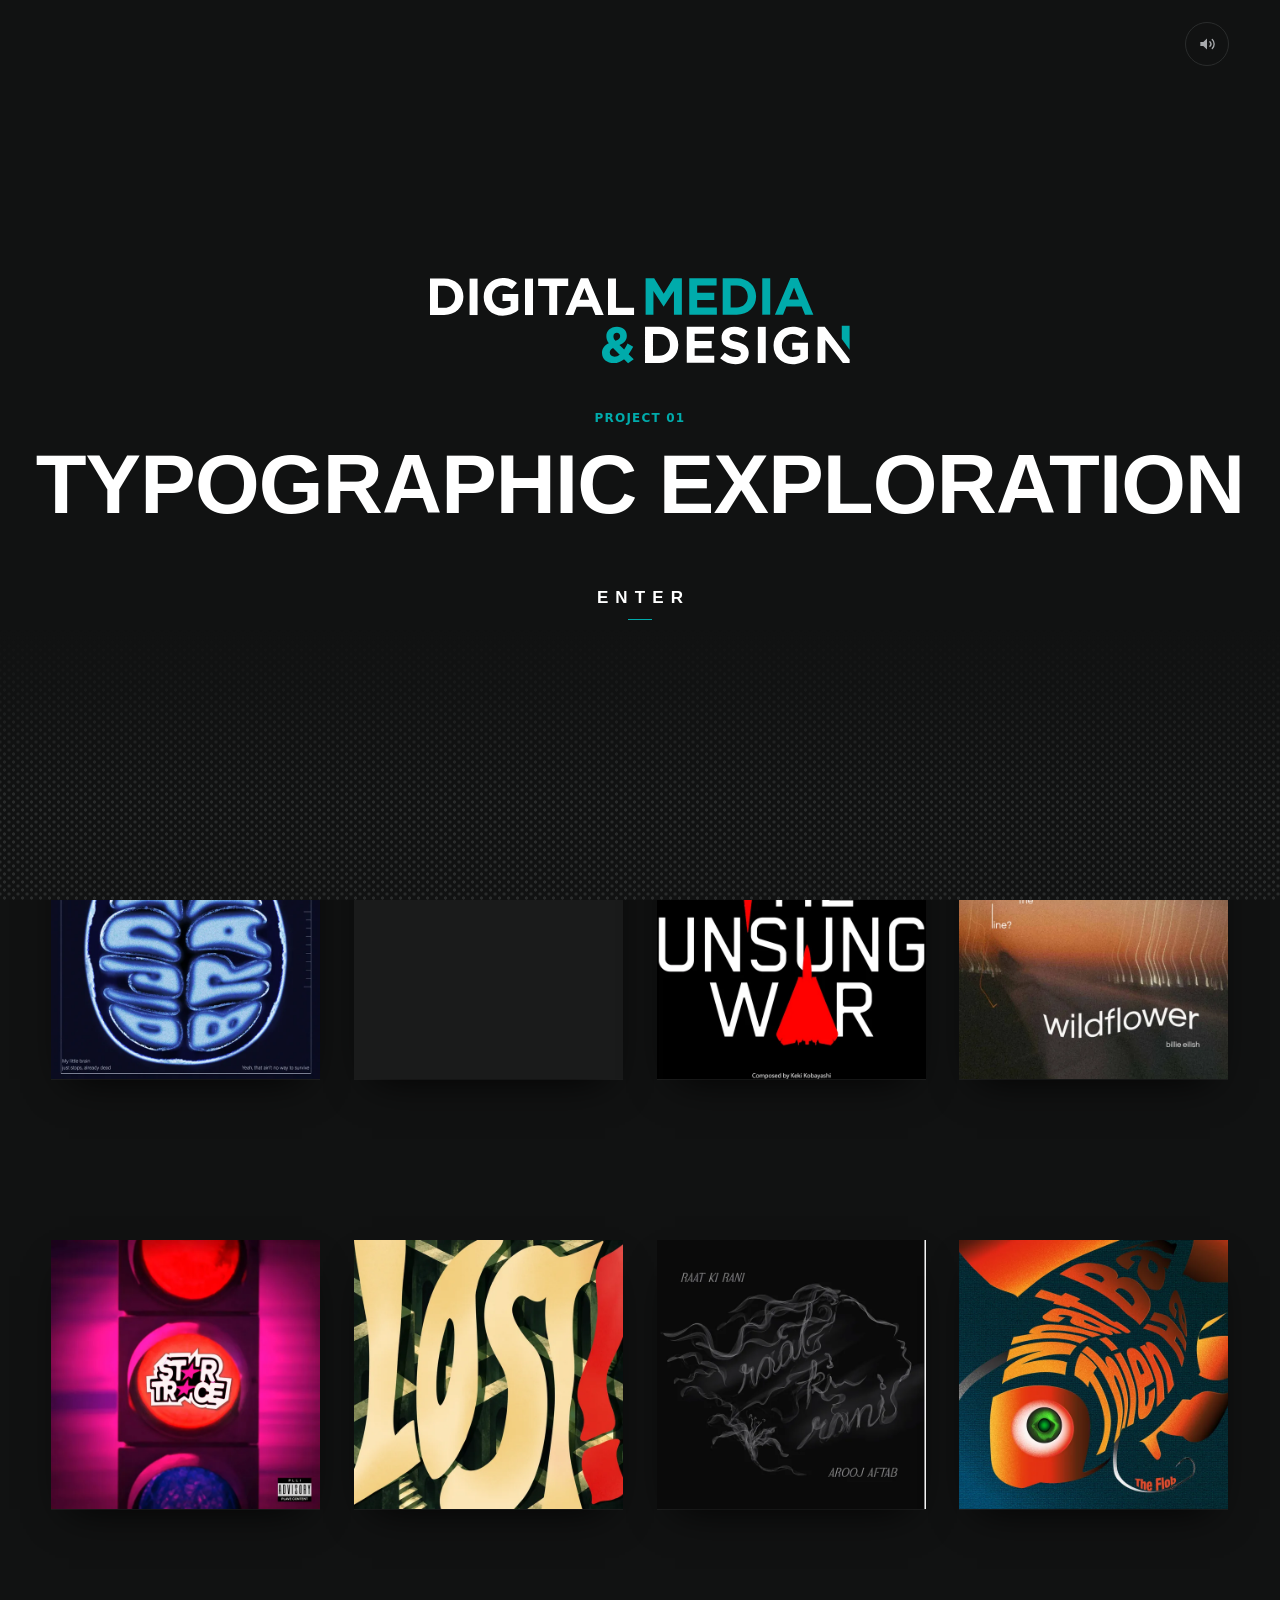
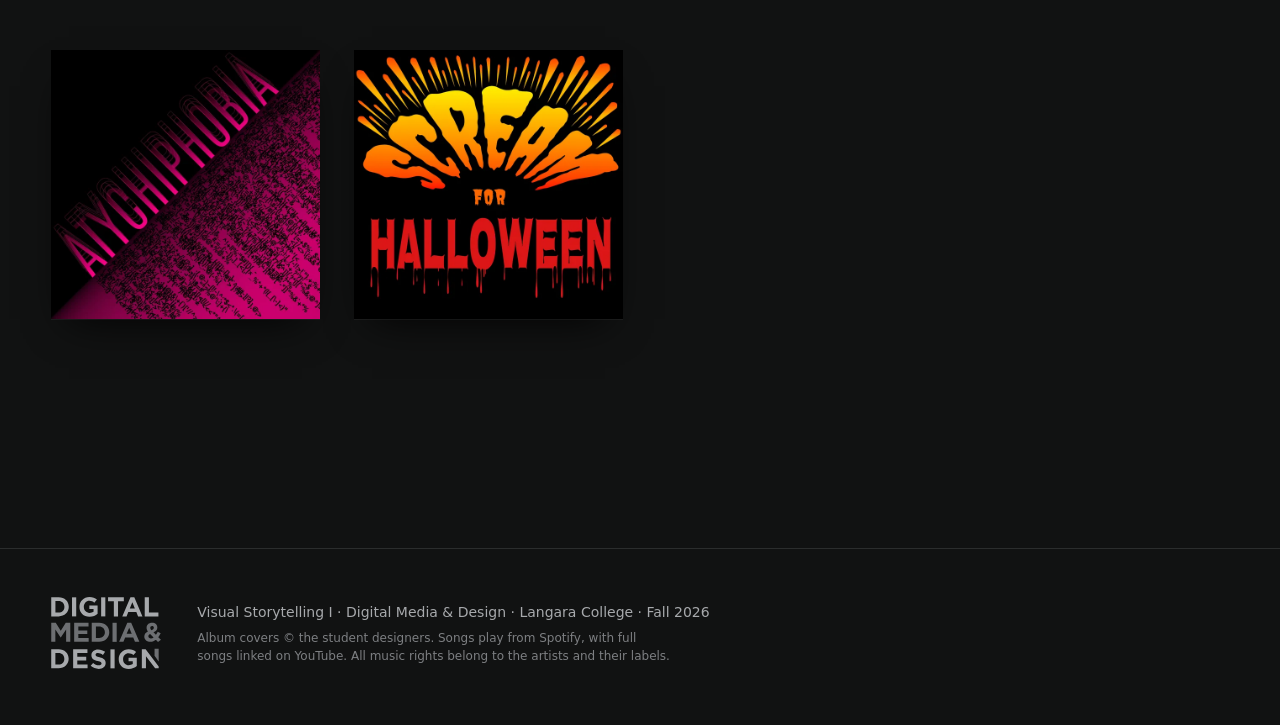
==== commit 99a71869: "Launch the new version: curved gallery, speaker-grille title, social images Moves the reviewed /try/" ====
--- a/index.html
+++ b/index.html
@@ -3,30 +3,55 @@
 <head>
   <meta charset="utf-8">
   <meta name="viewport" content="width=device-width, initial-scale=1">
+  <!-- security: only this site's own code and Spotify's player may run; nothing else can be injected -->
+  <meta http-equiv="Content-Security-Policy" content="default-src 'self'; script-src 'self' 'unsafe-eval' https://open.spotify.com https://embed-cdn.spotifycdn.com; frame-src https://open.spotify.com; style-src 'self' 'unsafe-inline' https://fonts.googleapis.com; font-src https://fonts.gstatic.com; img-src 'self' data:; connect-src 'self' https://*.spotify.com https://*.spotifycdn.com; media-src 'self'; object-src 'none'; base-uri 'self'; form-action 'none'">
+  <meta name="referrer" content="strict-origin-when-cross-origin">
   <title>Typographic Exploration — Album Covers · Digital Media &amp; Design, Langara</title>
   <meta name="description" content="Fourteen album covers by Langara Digital Media &amp; Design students, using typography as the only image. Click a cover to hear the song.">
   <meta name="theme-color" content="#111212">
   <meta property="og:title" content="Typographic Exploration — Album Covers">
   <meta property="og:description" content="Fourteen album covers where type is the only image. Click a cover to hear the song.">
-  <meta property="og:image" content="covers/stupid-brain-1600.webp">
+  <link rel="canonical" href="https://valabanina.github.io/typographic-exploration/">
+  <meta property="og:type" content="website">
+  <meta property="og:site_name" content="Digital Media &amp; Design · Langara College">
+  <meta property="og:url" content="https://valabanina.github.io/typographic-exploration/">
+  <!-- wide image first (Facebook, LinkedIn, X, Slack, Discord…), square second (apps that show square thumbnails) -->
+  <meta property="og:image" content="https://valabanina.github.io/typographic-exploration/assets/social/og-1200x630.jpg">
+  <meta property="og:image:type" content="image/jpeg">
+  <meta property="og:image:width" content="1200">
+  <meta property="og:image:height" content="630">
+  <meta property="og:image:alt" content="Typographic Exploration: student album covers on a curved gallery wall, with a teal record and sound line. Digital Media &amp; Design, Langara College.">
+  <meta property="og:image" content="https://valabanina.github.io/typographic-exploration/assets/social/og-1200x1200.jpg">
+  <meta property="og:image:type" content="image/jpeg">
+  <meta property="og:image:width" content="1200">
+  <meta property="og:image:height" content="1200">
+  <meta property="og:image:alt" content="Typographic Exploration: student album covers on a curved gallery wall, with a teal record and sound line. Digital Media &amp; Design, Langara College.">
+  <meta name="twitter:card" content="summary_large_image">
+  <meta name="twitter:title" content="Typographic Exploration — Album Covers">
+  <meta name="twitter:description" content="Fourteen album covers where type is the only image. Click a cover to hear the song.">
+  <meta name="twitter:image" content="https://valabanina.github.io/typographic-exploration/assets/social/og-1200x630.jpg">
+  <meta name="twitter:image:alt" content="Typographic Exploration: student album covers on a curved gallery wall, with a teal record and sound line. Digital Media &amp; Design, Langara College.">
   <link rel="icon" href="assets/favicon.svg" type="image/svg+xml">
   <link rel="preconnect" href="https://fonts.googleapis.com">
   <link rel="preconnect" href="https://fonts.gstatic.com" crossorigin>
-  <link href="https://fonts.googleapis.com/css2?family=Roboto+Condensed:wght@400;600;700;800&family=Roboto:wght@300;400;600&display=swap" rel="stylesheet">
-  <link rel="stylesheet" href="assets/style.css">
+  <link href="https://fonts.googleapis.com/css2?family=Roboto+Condensed:wght@400;600;700;800&family=Roboto:ital,wght@0,300;0,400;0,600;1,300&display=swap" rel="stylesheet">
+  <link rel="stylesheet" href="assets/style.css?v=202611212222">
 </head>
 <body class="is-loading">
 
   <!-- ============ INTRO ============ -->
   <div class="intro" id="intro" aria-hidden="true">
     <div class="intro__title" id="introTitle">
-      <img class="intro__mark" src="assets/dgmd-on-dark.svg" alt="">
+      <img class="intro__mark" src="assets/dgmd-on-dark.svg" alt="" width="480" height="99">
       <p class="intro__eyebrow">Project 01</p>
-      <p class="intro__headline">Typographic&nbsp;Exploration</p>
+      <p class="intro__headline">Typographic Exploration</p>
       <div class="intro__gate">
         <button class="intro__enter" id="enterIntro" type="button">Enter</button>
       </div>
     </div>
+
+    <!-- a speaker grille across the bottom of the title screen; it "breathes" while waiting for Enter -->
+    <div class="grille" id="grille" aria-hidden="true"><div class="grille__pulse"></div></div>
 
     <div class="spotlight" id="spotlight"></div>
 
@@ -62,26 +87,33 @@
   <!-- ============ PAGE ============ -->
   <header class="site-header">
     <a class="site-header__mark" href="#top" aria-label="Digital Media &amp; Design, Langara College">
-      <img src="assets/dgmd-on-dark.svg" alt="Digital Media &amp; Design">
+      <img src="assets/dgmd-on-dark.svg" alt="Digital Media &amp; Design" width="165" height="34">
     </a>
     <button class="text-btn" id="replayIntro" type="button">Replay intro</button>
   </header>
 
   <main id="top">
     <section class="hero">
-      <p class="eyebrow">Project 01 · Visual Storytelling I</p>
-      <h1 class="hero__title">Typographic Exploration</h1>
-      <p class="hero__lede">Each student chose a song and turned it into an album&nbsp;cover where typography is the only image: rhythm, volume and emotion, made visible through&nbsp;type.</p>
-      <p class="hero__hint"><span class="hint-dot" aria-hidden="true"></span>Click a cover to&nbsp;listen</p>
+      <div class="hero__head">
+        <p class="eyebrow">Project 01 · Visual Storytelling I</p>
+        <h1 class="hero__title"><span class="hero__line">Typographic</span> <span class="hero__line">Exploration</span></h1>
+      </div>
+      <div class="hero__side">
+        <p class="hero__lede">Each student chose a song and turned it into an album&nbsp;cover where typography is the only&nbsp;image:
+          <span class="hero__show"><span class="w-rhythm">rhythm</span>, <span class="w-volume">volume</span> <span class="w-amp" aria-label="and">&amp;</span> <span class="w-emotion">emotion</span>, made visible through&nbsp;type.</span></p>
+        <p class="hero__hint"><span class="hint-dot" aria-hidden="true"></span>Click a cover to&nbsp;listen</p>
+      </div>
     </section>
 
     <section class="grid" id="grid" aria-label="Album covers"></section>
   </main>
 
   <footer class="site-footer">
-    <img src="assets/dgmd-on-dark.svg" alt="Digital Media &amp; Design" class="site-footer__mark">
-    <p>Visual Storytelling I · Digital Media &amp; Design · Langara&nbsp;College · Fall&nbsp;2026</p>
-    <p class="site-footer__fine">Album covers © the student designers. Songs play from Spotify, with full songs linked on YouTube. All music rights belong to the artists and their&nbsp;labels.</p>
+    <img src="assets/dgmd-vertical-grey.svg" alt="Digital Media &amp; Design" class="site-footer__mark" width="110" height="72">
+    <div class="site-footer__text">
+      <p>Visual Storytelling I · Digital Media &amp; Design · Langara&nbsp;College · Fall&nbsp;2026</p>
+      <p class="site-footer__fine">Album covers © the student designers. Songs play from Spotify, with full songs linked on YouTube. All music rights belong to the artists and their&nbsp;labels.</p>
+    </div>
   </footer>
 
   <!-- ============ LISTENING VIEW ============ -->
@@ -105,8 +137,9 @@
 
         <div class="player">
           <div class="player__frame"><div id="spPlayer"></div></div>
-          <p class="player__fallback" id="spFallback" hidden>The player can’t load here. <a id="spLink" href="#" target="_blank" rel="noopener">Open in Spotify&nbsp;↗</a></p>
-          <p class="player__more"><a id="ytLink" href="#" target="_blank" rel="noopener">Full song on YouTube&nbsp;↗</a></p>
+          <p class="player__fallback" id="spFallback" hidden>The player can’t load here. <a id="spLink" href="#" target="_blank" rel="noopener noreferrer">Open in Spotify&nbsp;↗</a></p>
+          <p class="player__tap" id="tapToPlay" hidden><span class="hint-dot" aria-hidden="true"></span>Click anywhere to&nbsp;play</p>
+          <p class="player__more"><a id="ytLink" href="#" target="_blank" rel="noopener noreferrer">Full song on YouTube&nbsp;↗</a></p>
         </div>
 
         <div class="listen__nav">
@@ -126,7 +159,7 @@
     </div>
   </div>
 
-  <script src="assets/data.js"></script>
-  <script src="assets/app.js"></script>
+  <script src="assets/data.js?v=202611212222"></script>
+  <script src="assets/app.js?v=202611212222"></script>
 </body>
 </html>
--- a/assets/style.css
+++ b/assets/style.css
@@ -71,14 +71,59 @@
   background: linear-gradient(var(--bg) 60%, rgba(17,18,18,0));
 }
 .site-header__mark img { height: 34px; width: auto; }
+.site-header { gap: 20px; }
+/* the logo keeps its size; "Replay intro" wraps onto two lines only when there isn't room */
+.site-header__mark { flex: none; }
+#replayIntro { text-align: right; line-height: 16px; }
 .text-btn { color: var(--grey); padding: 8px 0; transition: color .2s; }
 .text-btn:hover { color: var(--teal); }
 
 /* ---------- Hero ---------- */
 .hero {
   padding: clamp(32px, 6vh, 80px) var(--gutter) clamp(36px, 6vh, 64px);
-  max-width: 1100px;
-}
+  display: grid; grid-template-columns: 1fr;
+}
+/* wide screens: the title and its description form one block.
+   The text starts at the top of the title and the hint sits on its bottom line,
+   and three lines of text take exactly the height of one line of the title. */
+@media (min-width: 1000px) {
+  .hero {
+    --t: clamp(42px, 7.2vw, 104px);                 /* the title's size (same as .hero__title) */
+    grid-template-columns: auto auto;
+    grid-template-rows: auto auto;
+    justify-content: start; align-items: stretch;
+    column-gap: clamp(40px, 4vw, 72px);
+  }
+  .hero__head { grid-column: 1; grid-row: 1 / span 2; display: flex; flex-direction: column; }
+  .hero__head .eyebrow { margin-bottom: 14px; }
+  .hero__side {
+    grid-column: 2; grid-row: 1 / span 2;
+    display: flex; flex-direction: column; justify-content: space-between;
+    /* start where the title's letters start (below the eyebrow) */
+    padding-top: calc(18px + 14px + var(--t) * 0.06);
+    padding-bottom: calc(var(--t) * 0.06);
+    font-size: calc(var(--t) * 0.175);
+    line-height: calc(var(--t) * 0.92 / 3);      /* the 3 text lines fill the TYPOGRAPHIC line; the hint sits on EXPLORATION */
+  }
+  /* three long lines: the column is exactly as wide as the last line,
+     and the first sentence splits evenly into two lines above it */
+  .hero__side .hero__lede { margin-top: 0; font-size: inherit; line-height: inherit; max-width: none; width: min-content; text-wrap: balance; }
+  .hero__side .hero__show { white-space: nowrap; }
+  .hero__side .hero__hint { margin-top: 0; font-size: inherit; line-height: inherit; }
+  .hero__side .hero__show { margin-top: 0; }
+}
+/* narrow phones: size the title to the screen so it never runs off the edge */
+@media (max-width: 420px) { .hero__title { font-size: 10.6vw; } }
+
+/* the two title words are set to exactly the same width (see fitTitle in app.js) */
+.hero__line { display: block; width: max-content; }
+
+/* the last line shows what it says */
+.hero__show { display: block; margin-top: .55em; color: var(--white); font-weight: 300; }
+.w-rhythm { letter-spacing: .34em; margin-right: -.2em; }
+.w-volume { font-family: var(--font-head); font-weight: 800; font-size: 1.3em; line-height: 0; text-transform: uppercase; letter-spacing: .02em; }
+.w-emotion { font-style: italic; color: var(--teal); }
+.w-amp { color: var(--teal); font-weight: 600; }  /* echoes the teal & in the DGMD wordmark */
 .eyebrow { color: var(--teal); margin-bottom: 14px; }
 .hero__title {
   font-family: var(--font-head);
@@ -183,8 +228,10 @@
 .card:hover .card__play, .card:focus-visible .card__play { opacity: 1; transform: none; }
 @media (hover: none) { .card__play { opacity: 1; transform: none; } }
 
+.card__title, .card__meta { min-width: 0; }   /* words are never split; long names shrink to fit instead (fitCardTitles) */
 @media (max-width: 760px) {
   .card__label { column-gap: 8px; margin-top: 12px; }
+  .card__title { font-size: 13px; letter-spacing: .08em; }
   .card__meta { font-size: 13px; line-height: 18px; }
   .card__meta .by { display: block; }
 }
@@ -199,7 +246,11 @@
   border-top: 1px solid var(--line);
   color: var(--grey); font-size: 14px; line-height: 22px;
 }
-.site-footer__mark { height: 28px; width: auto; margin-bottom: 20px; opacity: .9; }
+/* footer: the vertical (three-line) DGMD logo, with the credits right beside it */
+.site-footer { display: flex; align-items: center; gap: clamp(20px, 3vw, 36px); }
+.site-footer__mark { flex: none; height: 72px; width: auto; }
+.site-footer__text { min-width: 0; }
+@media (max-width: 520px) { .site-footer__mark { height: 60px; } }
 .site-footer__fine { margin-top: 6px; font-size: 12px; line-height: 18px; color: #7d7f82; max-width: 46em; }
 
 /* =========================================================
@@ -209,6 +260,7 @@
   position: fixed; inset: 0; z-index: 100;
   background: var(--bg);
   overflow: hidden;
+  overflow: clip;            /* never a scroll box, even with 3D covers poking past the edges */
   display: none;
 }
 body.intro-on .intro { display: block; }
@@ -241,8 +293,13 @@
 .intro__title { z-index: 4; }
 .intro.t3 .intro__title { pointer-events: none; }
 .intro.t3 .wall { opacity: 1; transition: opacity .8s ease .2s; }
-.wall__track { position: relative; z-index: 3; display: flex; align-items: flex-start; will-change: transform; }
-.wall__item { flex: none; }
+.wall__track { position: relative; z-index: 3; transform-style: preserve-3d; }
+.wall__item {
+  position: absolute; top: 0;
+  transform-origin: 50% 50%;
+  backface-visibility: hidden; -webkit-backface-visibility: hidden;
+  will-change: transform;
+}
 .wall__art {
   position: relative;
   box-shadow: 0 1px 0 rgba(255,255,255,.05), 0 30px 60px -24px rgba(0,0,0,.95);
@@ -357,6 +414,55 @@
   opacity: 0; transform: translateY(8px); pointer-events: none;
 }
 .intro.t-gate .intro__gate { opacity: 1; transform: none; pointer-events: auto; transition: opacity .8s ease, transform .9s var(--ease-out); }
+/* speaker grille: a fine perforated dot texture in dark grey, edge to edge, fading upward */
+@property --ring { syntax: "<length>"; inherits: false; initial-value: 0px; }
+.grille {
+  --dot: #2a2c2c;
+  position: absolute; left: 0; right: 0; bottom: 0;      /* full bleed: edge to edge, no visible margins */
+  height: clamp(140px, 30vh, 300px);
+  pointer-events: none;
+  background-image:
+    radial-gradient(circle at center, var(--dot) 0 1.35px, transparent 1.9px),
+    radial-gradient(circle at center, var(--dot) 0 1.35px, transparent 1.9px);
+  background-size: 9px 8px;
+  background-position: 0 0, 4.5px 4px;                 /* staggered rows, like perforated metal */
+  -webkit-mask-image: linear-gradient(to top, #000 35%, transparent 100%);
+          mask-image: linear-gradient(to top, #000 35%, transparent 100%);
+  opacity: 0;
+}
+.intro.t-gate .grille { opacity: 1; transition: opacity 1.2s ease; }
+/* the same holes, brighter, shown only inside a ring that travels outward: the speaker breathing */
+.grille__pulse {
+  position: absolute; inset: 0;
+  background-image:
+    radial-gradient(circle at center, #687070 0 1.45px, transparent 2px),
+    radial-gradient(circle at center, #687070 0 1.45px, transparent 2px);
+  background-size: 9px 8px; background-position: 0 0, 4.5px 4px;
+  -webkit-mask-image: radial-gradient(circle at 50% 100%, transparent calc(var(--ring) - 70px), #000 var(--ring), transparent calc(var(--ring) + 70px));
+          mask-image: radial-gradient(circle at 50% 100%, transparent calc(var(--ring) - 70px), #000 var(--ring), transparent calc(var(--ring) + 70px));
+  opacity: 0;
+}
+.intro.t-gate .grille__pulse { animation: breathe 3.6s linear .8s infinite; }
+@keyframes breathe {
+  0% { --ring: 0px; opacity: 0; }
+  8% { opacity: 1; }
+  65% { opacity: .75; }
+  100% { --ring: 1000px; opacity: 0; }
+}
+/* Enter: one stronger beat goes out, then the grille fades as the record rolls in */
+.grille.is-leaving { opacity: 0 !important; transition: opacity .9s ease .35s !important; }
+.grille.is-leaving .grille__pulse {
+  background-image:
+    radial-gradient(circle at center, color-mix(in srgb, var(--teal) 70%, #2a2c2c) 0 1.5px, transparent 2px),
+    radial-gradient(circle at center, color-mix(in srgb, var(--teal) 70%, #2a2c2c) 0 1.5px, transparent 2px);
+  animation: beat 1.3s cubic-bezier(.3,.5,.4,1) forwards;
+}
+@keyframes beat {
+  0% { --ring: 0px; opacity: 0; }
+  10% { opacity: 1; }
+  100% { --ring: 1600px; opacity: 0; }
+}
+
 /* quiet, typographic: just the word, with a thin teal underline that grows on hover */
 .intro__enter {
   position: relative;
@@ -422,6 +528,7 @@
    ========================================================= */
 .listen {
   position: fixed; inset: 0; z-index: 60;
+  overflow-x: hidden;
   background: var(--bg);
   display: flex; flex-direction: column;
   overflow-y: auto;
@@ -450,14 +557,14 @@
   position: relative; z-index: 1;
   flex: 1;
   display: grid;
-  grid-template-columns: minmax(0, 1.05fr) minmax(0, 1fr);
+  grid-template-columns: minmax(0, 1.15fr) minmax(0, 1fr);
   align-items: center;
-  gap: clamp(32px, 6vw, 110px);
+  gap: clamp(28px, 5vw, 96px);
   padding: clamp(80px, 10vh, 110px) var(--gutter) 28px;
   max-width: 1500px; width: 100%; margin: 0 auto;
 }
 
-.listen__art { position: relative; width: min(62vh, calc(100% - clamp(60px, 11vw, 200px))); justify-self: start; }
+.listen__art { position: relative; width: min(64vh, calc((100% - 16px) / 1.46)); justify-self: start; }
 .listen__cover {
   position: relative; z-index: 2;
   width: 100%; aspect-ratio: 1; object-fit: cover;
@@ -473,7 +580,7 @@
     #0d0d0d;
   box-shadow: 0 20px 50px -18px rgba(0,0,0,.9), inset 0 0 0 1px rgba(255,255,255,.04);
   transform: translateX(0);
-  transition: transform 1.1s var(--ease-out);
+  transition: transform .55s var(--ease-in-out);      /* going back into the sleeve: quick and tidy */
 }
 .vinyl::before { /* sheen */
   content: ""; position: absolute; inset: 0; border-radius: 50%;
@@ -489,7 +596,8 @@
   content: ""; position: absolute; left: 50%; top: 50%; width: 9%; aspect-ratio: 1; border-radius: 50%;
   transform: translate(-50%, -50%); background: var(--bg);
 }
-.listen.is-open .vinyl.is-out { transform: translateX(40%); }
+/* coming out: a bit more than half the record, so its colourful label shows */
+.listen.is-open .vinyl.is-out { transform: translateX(50%); transition: transform 1.1s var(--ease-out); }
 .vinyl.is-spinning .vinyl__label,
 .vinyl.is-spinning::before { animation: spin 3.2s linear infinite; }
 @keyframes spin { to { transform: translate(-50%, -50%) rotate(360deg); } }
@@ -522,6 +630,11 @@
 .player__fallback { margin-top: 12px; font-size: 14px; color: var(--grey); }
 .player__fallback a, .player__more a { color: var(--teal); text-decoration: none; }
 .player__fallback a:hover, .player__more a:hover { text-decoration: underline; }
+.player__tap {
+  display: inline-flex; align-items: center; gap: 10px; margin-top: 14px;
+  font-family: var(--font-head); font-weight: 600; font-size: 16px; line-height: 22px; color: var(--white);
+}
+.player__tap[hidden] { display: none; }
 .player__more {
   margin-top: 12px;
   font-family: var(--font-body); font-weight: 600; font-size: 12px; line-height: 18px;
@@ -548,7 +661,7 @@
 .listen__now { color: var(--grey); white-space: nowrap; min-width: 0; overflow: hidden; text-overflow: ellipsis; max-width: 40%; }
 
 /* swap animation when moving between covers */
-.listen.is-swapping .listen__cover,
+/* switching songs: only the text fades; the cover stays solid so the record never shows through */
 .listen.is-swapping .listen__info > :not(.player) { opacity: 0; transform: translateY(10px); }
 .listen__cover, .listen__info > * { transition: opacity .35s ease, transform .45s var(--ease-out); }
 
@@ -559,14 +672,26 @@
     gap: 28px;
     padding-top: 84px;
   }
-  .listen__art { justify-self: start; width: min(66vw, 42vh); margin-right: 0; }
-  .listen.is-open .vinyl.is-out { transform: translateX(22%); }
+  .listen__art { justify-self: start; width: min(68vw, 44vh); margin-right: 0; }
+  .listen.is-open .vinyl.is-out { transform: translateX(50%); }
   .listen__num { font-size: 44px; }
   .listen__title { margin-top: 10px; }
   .listen__bar { gap: 14px; }
   .listen__now { display: none; }
 }
 
+/* phones held sideways: keep the cover and the song info side by side */
+@media (max-width: 900px) and (orientation: landscape) and (max-height: 520px) {
+  .listen__stage { grid-template-columns: auto minmax(0, 1fr); align-items: start; gap: 28px; padding-top: 22px; padding-bottom: 12px; }
+  .listen__art { width: min(50vh, 32vw); }
+  .listen.is-open .vinyl.is-out { transform: translateX(50%); }
+  .listen__info { padding-left: calc(min(50vh, 32vw) * 0.45); padding-right: 56px; }   /* room for the half-out record and the close button */
+  .listen__num { font-size: 34px; }
+  .listen__title { font-size: 24px; margin-top: 6px; }
+  .player { margin-top: 14px; }
+  .listen__nav { margin-top: 12px; }
+}
+
 /* ---------- Reduced motion ---------- */
 @media (prefers-reduced-motion: reduce) {
   *, *::before, *::after { animation-duration: .001ms !important; animation-iteration-count: 1 !important; transition-duration: .001ms !important; scroll-behavior: auto !important; }
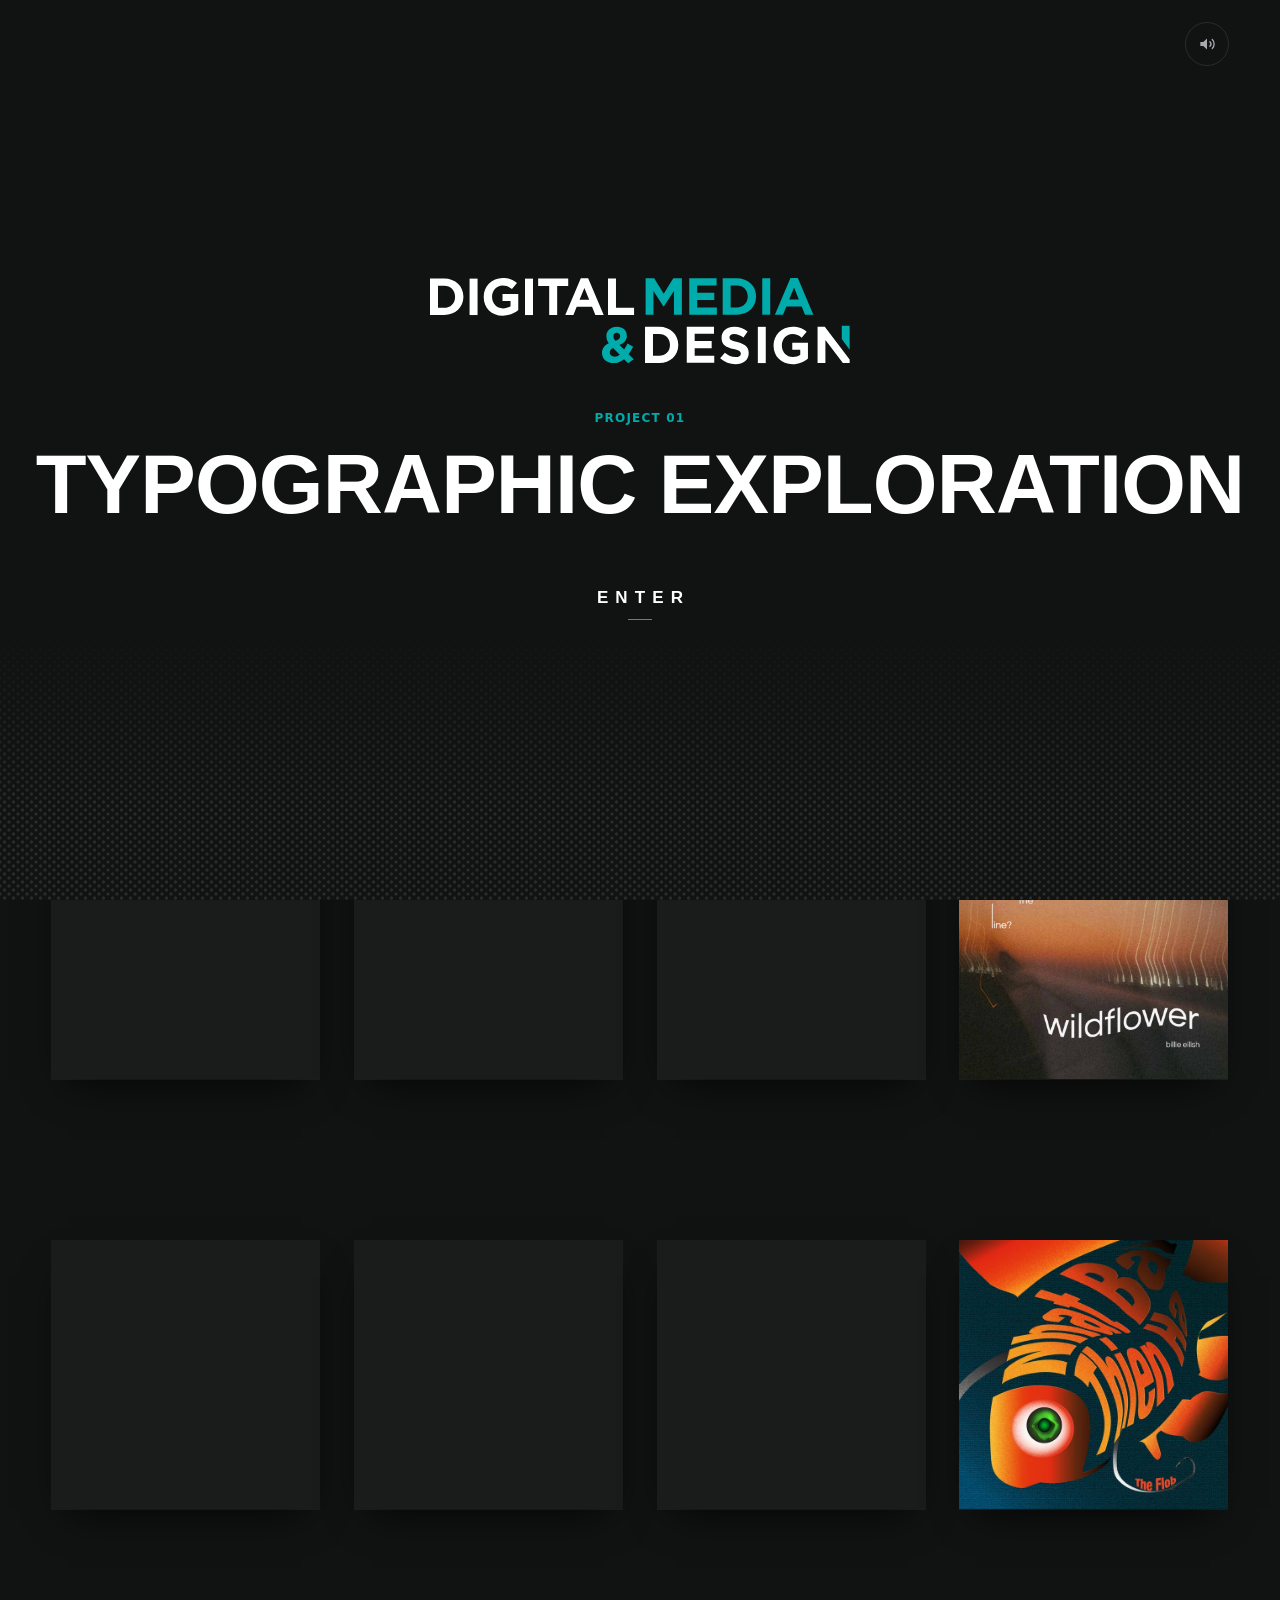
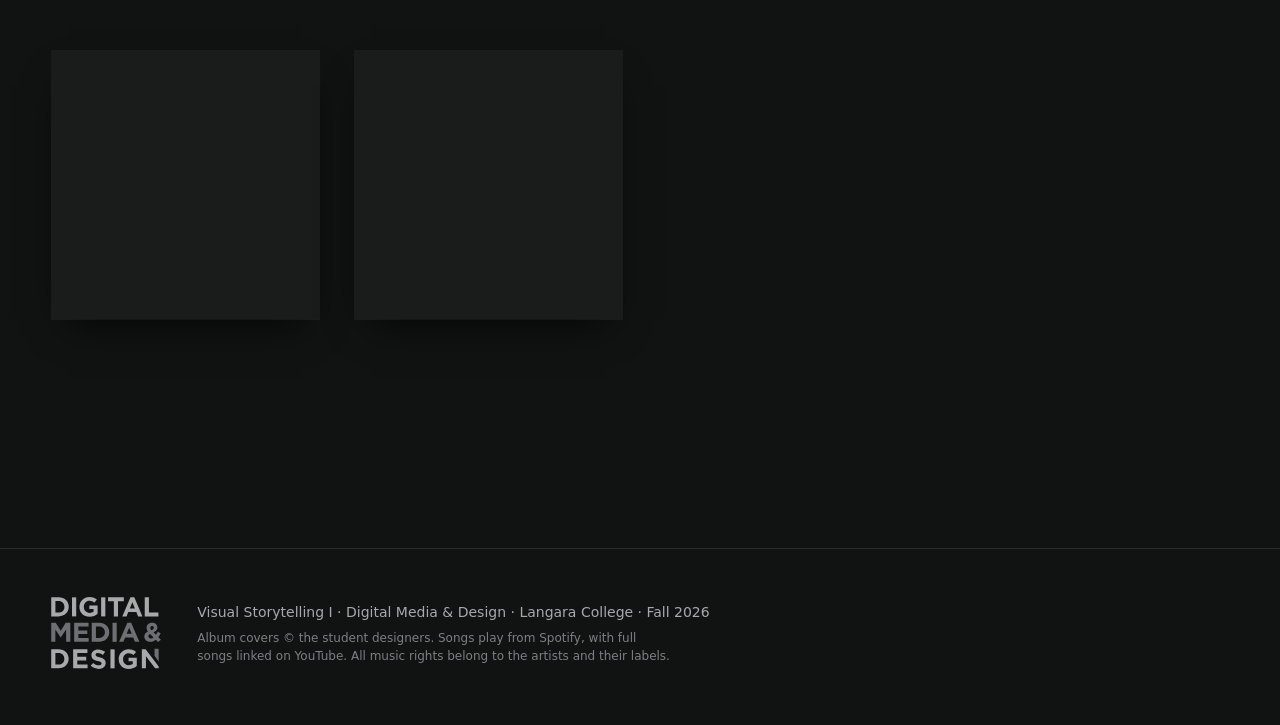
==== commit 44a12826: "QA fixes: speed-up felt from cover 5, clean landing on both pages, ticks fit phones - Term 1: the sp" ====
--- a/index.html
+++ b/index.html
@@ -35,7 +35,7 @@
   <link rel="preconnect" href="https://fonts.googleapis.com">
   <link rel="preconnect" href="https://fonts.gstatic.com" crossorigin>
   <link href="https://fonts.googleapis.com/css2?family=Roboto+Condensed:wght@400;600;700;800&family=Roboto:ital,wght@0,300;0,400;0,600;1,300&display=swap" rel="stylesheet">
-  <link rel="stylesheet" href="assets/style.css?v=202611212222">
+  <link rel="stylesheet" href="assets/style.css?v=202611260307">
 </head>
 <body class="is-loading">
 
@@ -159,7 +159,7 @@
     </div>
   </div>
 
-  <script src="assets/data.js?v=202611212222"></script>
-  <script src="assets/app.js?v=202611212222"></script>
+  <script src="assets/data.js?v=202611260307"></script>
+  <script src="assets/app.js?v=202611260307"></script>
 </body>
 </html>
--- a/assets/style.css
+++ b/assets/style.css
@@ -488,7 +488,7 @@
 
 /* ---------- Timeline (shared) ---------- */
 .timeline {
-  position: relative; flex: 1; height: 22px;
+  position: relative; flex: 1; height: 22px; min-width: 0;   /* stays within the bar; its ticks shrink if needed */
   display: flex; align-items: center; justify-content: space-between;
 }
 .timeline::before {             /* rail */
@@ -510,6 +510,7 @@
 /* interactive version in the listening view */
 .timeline--interactive .timeline__tick {
   width: 22px; height: 22px; background: none; border-radius: 4px;
+  flex: 0 1 22px; min-width: 0;   /* many covers on a narrow phone: the ticks share the width instead of running off the edge */
 }
 .timeline--interactive .timeline__tick::after {
   content: ""; position: absolute; left: 50%; top: 50%;
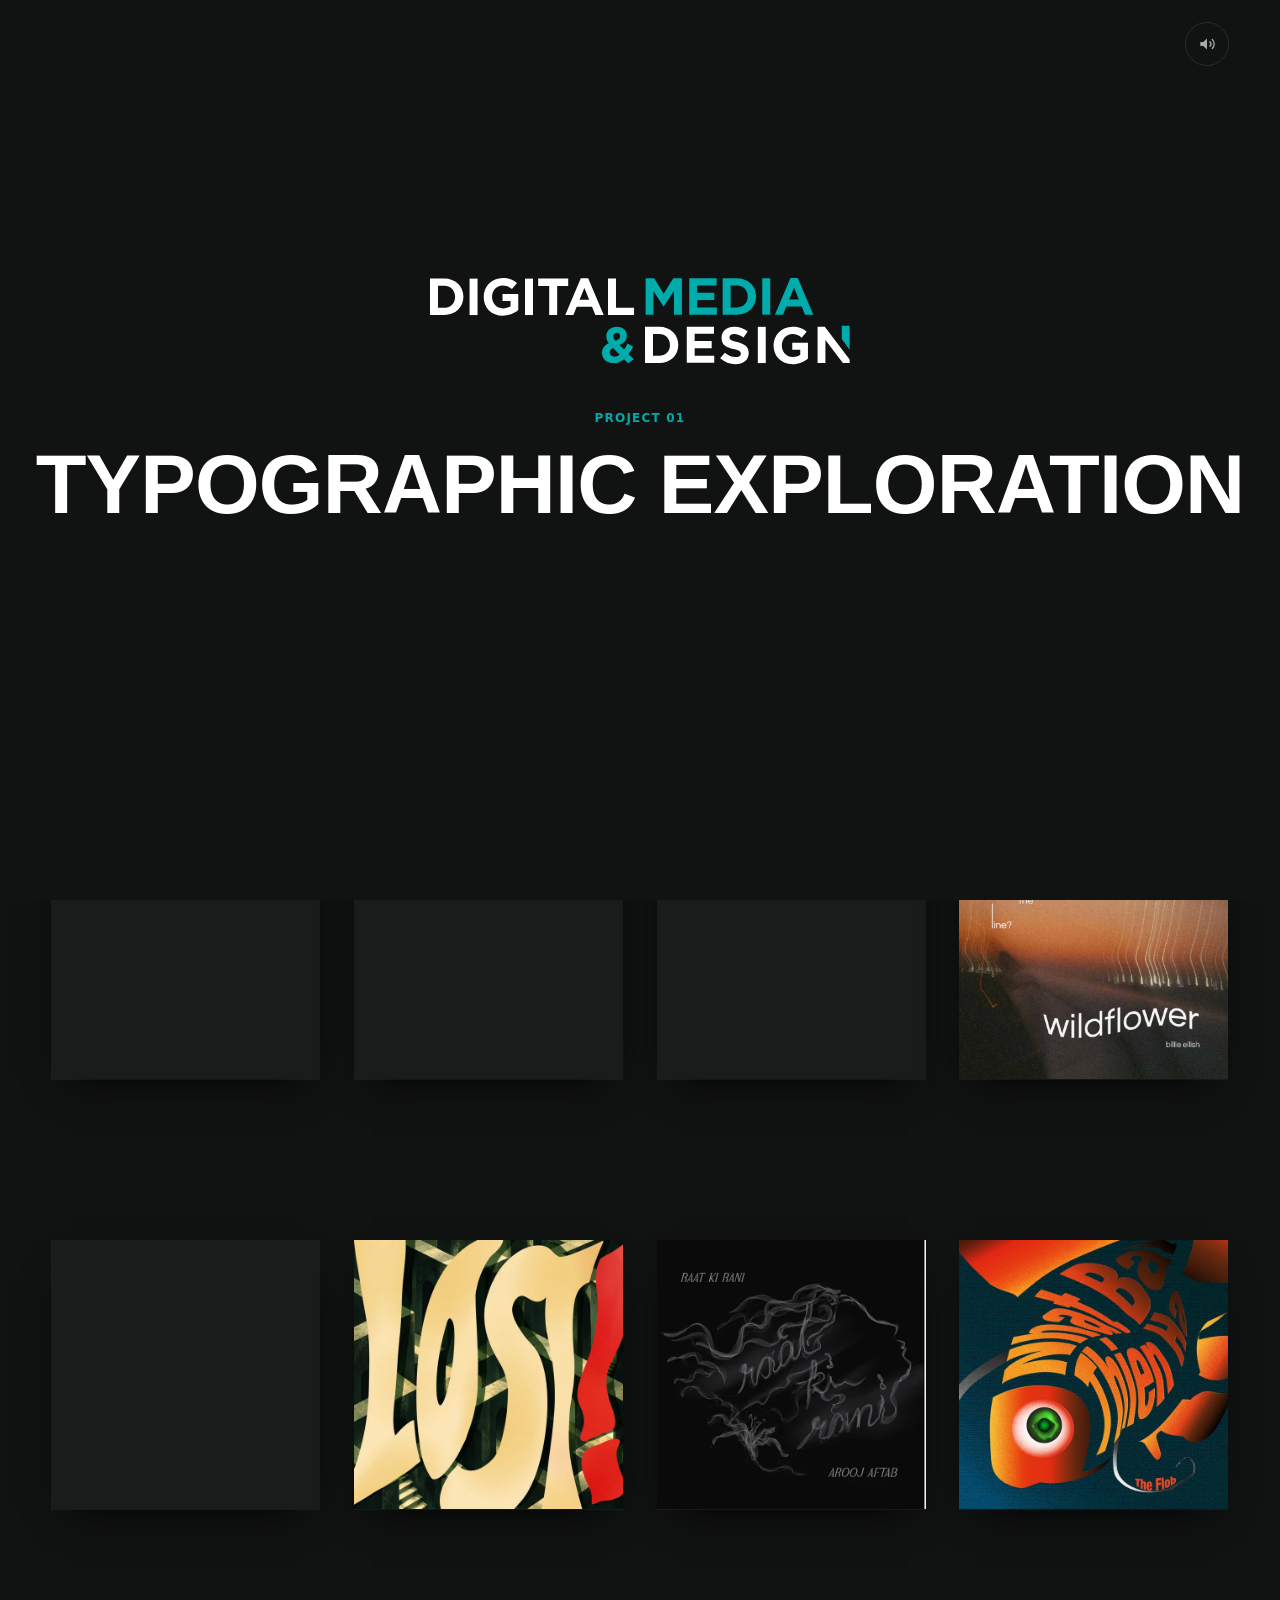
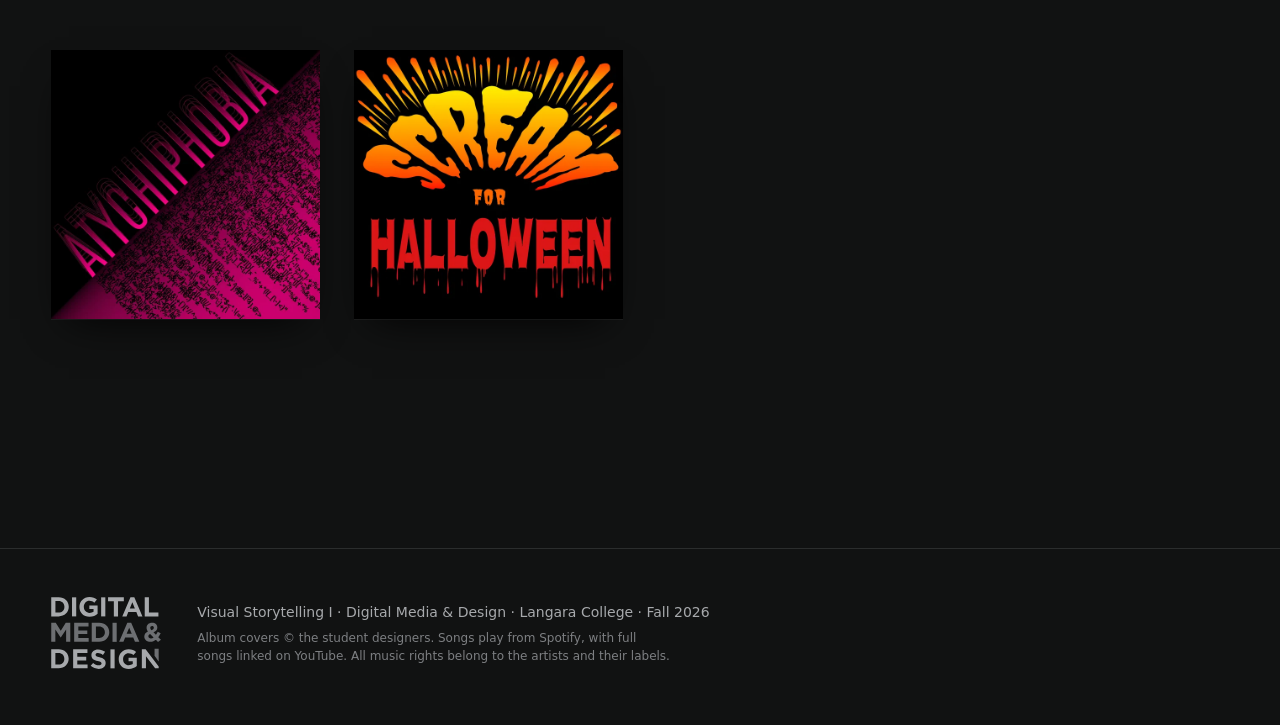
==== commit 2e59285d: "Point share links to demos.dgmd.ca" ====
--- a/index.html
+++ b/index.html
@@ -11,17 +11,17 @@
   <meta name="theme-color" content="#111212">
   <meta property="og:title" content="Typographic Exploration — Album Covers">
   <meta property="og:description" content="Fourteen album covers where type is the only image. Click a cover to hear the song.">
-  <link rel="canonical" href="https://valabanina.github.io/typographic-exploration/">
+  <link rel="canonical" href="https://demos.dgmd.ca/typographic-exploration/">
   <meta property="og:type" content="website">
   <meta property="og:site_name" content="Digital Media &amp; Design · Langara College">
-  <meta property="og:url" content="https://valabanina.github.io/typographic-exploration/">
+  <meta property="og:url" content="https://demos.dgmd.ca/typographic-exploration/">
   <!-- wide image first (Facebook, LinkedIn, X, Slack, Discord…), square second (apps that show square thumbnails) -->
-  <meta property="og:image" content="https://valabanina.github.io/typographic-exploration/assets/social/og-1200x630.jpg">
+  <meta property="og:image" content="https://demos.dgmd.ca/typographic-exploration/assets/social/og-1200x630.jpg">
   <meta property="og:image:type" content="image/jpeg">
   <meta property="og:image:width" content="1200">
   <meta property="og:image:height" content="630">
   <meta property="og:image:alt" content="Typographic Exploration: student album covers on a curved gallery wall, with a teal record and sound line. Digital Media &amp; Design, Langara College.">
-  <meta property="og:image" content="https://valabanina.github.io/typographic-exploration/assets/social/og-1200x1200.jpg">
+  <meta property="og:image" content="https://demos.dgmd.ca/typographic-exploration/assets/social/og-1200x1200.jpg">
   <meta property="og:image:type" content="image/jpeg">
   <meta property="og:image:width" content="1200">
   <meta property="og:image:height" content="1200">
@@ -29,7 +29,7 @@
   <meta name="twitter:card" content="summary_large_image">
   <meta name="twitter:title" content="Typographic Exploration — Album Covers">
   <meta name="twitter:description" content="Fourteen album covers where type is the only image. Click a cover to hear the song.">
-  <meta name="twitter:image" content="https://valabanina.github.io/typographic-exploration/assets/social/og-1200x630.jpg">
+  <meta name="twitter:image" content="https://demos.dgmd.ca/typographic-exploration/assets/social/og-1200x630.jpg">
   <meta name="twitter:image:alt" content="Typographic Exploration: student album covers on a curved gallery wall, with a teal record and sound line. Digital Media &amp; Design, Langara College.">
   <link rel="icon" href="assets/favicon.svg" type="image/svg+xml">
   <link rel="preconnect" href="https://fonts.googleapis.com">
